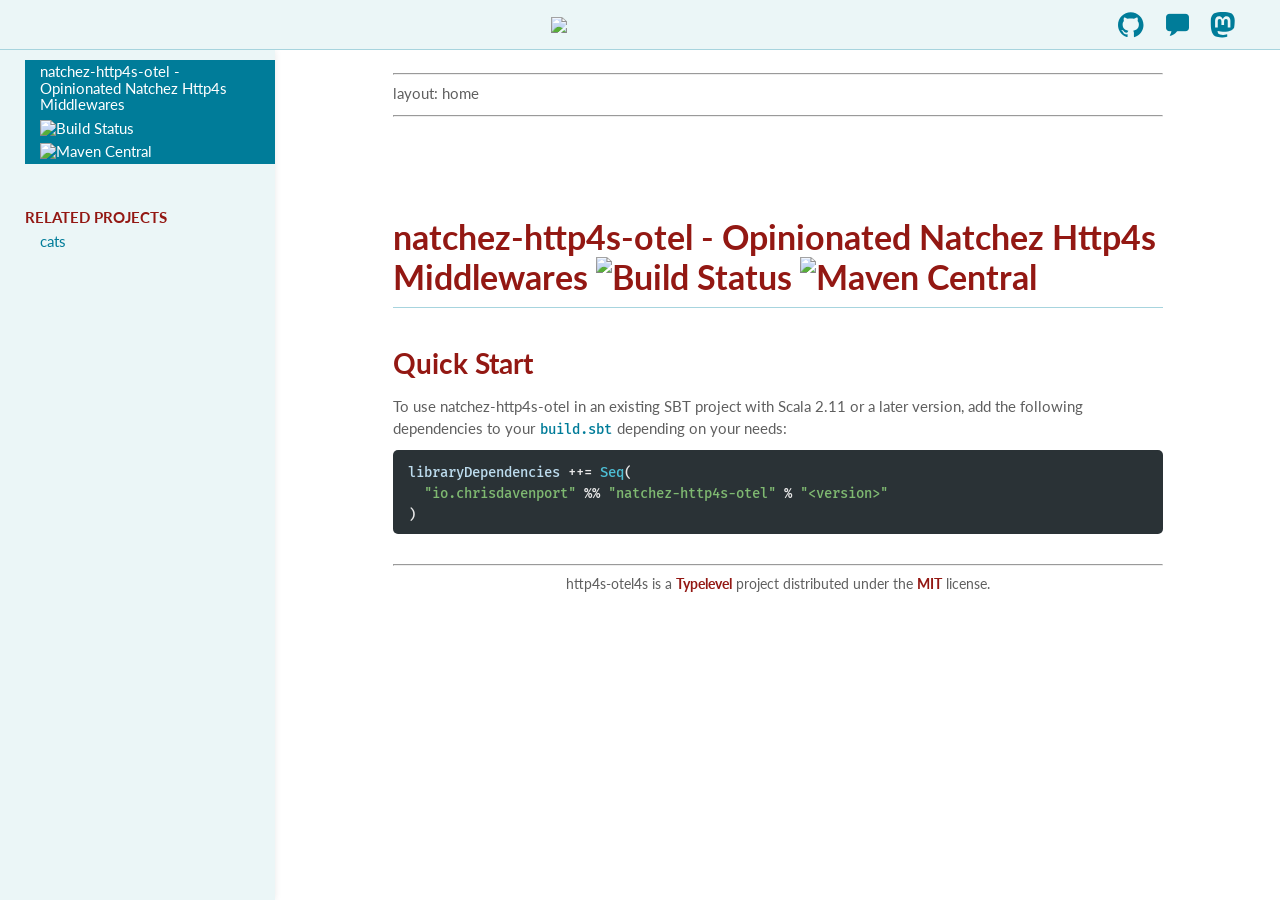
==== index.html @ 33e32506 "deploy: ff447880c3bdef1c4476da62eb451421f06e0250" ====
<!DOCTYPE html>
<html lang="en">
  <head>
    <meta http-equiv="Content-Type" content="text/html; charset=UTF-8">
    <meta charset="utf-8">
    <meta name="viewport" content="width=device-width, initial-scale=1.0">
    <meta name="generator" content="Laika 0.18.1 + Helium Theme" />
    <title>natchez-http4s-otel - Opinionated Natchez Http4s Middlewares <a href="https://travis-ci.com/ChristopherDavenport/natchez-http4s-otel"><img src="https://travis-ci.com/ChristopherDavenport/natchez-http4s-otel.svg?branch=master" alt="Build Status"></a> <a href="https://maven-badges.herokuapp.com/maven-central/io.chrisdavenport/natchez-http4s-otel_2.12"><img src="https://maven-badges.herokuapp.com/maven-central/io.chrisdavenport/natchez-http4s-otel_2.12/badge.svg" alt="Maven Central"></a></title>
    
      <meta name="author" content="Christopher Davenport"/>
    
    
      <meta name="description" content="site"/>
    
    
      <link rel="icon" sizes="32x32" type="image/png" href="https://typelevel.org/img/favicon.png"/>
    
    
      <link rel="stylesheet" href="https://fonts.googleapis.com/css?family=Lato:400,700">
    
      <link rel="stylesheet" href="https://fonts.googleapis.com/css?family=Fira+Mono:500">
    
    <link rel="stylesheet" type="text/css" href="helium/icofont.min.css" />
    <link rel="stylesheet" type="text/css" href="helium/laika-helium.css" />
    <link rel="stylesheet" type="text/css" href="site/styles.css" />
    <script src="helium/laika-helium.js"></script>
    
    
    <script> /* for avoiding page load transitions */ </script>
  </head>

  <body>

    <header id="top-bar">

      <div class="row">
        <a id="nav-icon">
          <i class="icofont-laika" title="Navigation">&#xefa2;</i>
        </a>
        
      </div>

      <a class="image-link" href="https://typelevel.org"><img src="https://typelevel.org/img/logo.svg"></a>

      <span class="row links"><a class="icon-link svg-link" href="https://github.com/http4s/http4s-otel4s"><span title="Source Code"><svg class="svg-icon" width="100%" height="100%" viewBox="0 0 100 100" version="1.1" xmlns="http://www.w3.org/2000/svg" xmlns:xlink="http://www.w3.org/1999/xlink" xml:space="preserve" xmlns:serif="http://www.serif.com/" style="fill-rule:evenodd;clip-rule:evenodd;stroke-linejoin:round;stroke-miterlimit:2;">
  <g class="svg-shape">
    <path d="M49.995,1c-27.609,-0 -49.995,22.386 -49.995,50.002c-0,22.09 14.325,40.83 34.194,47.444c2.501,0.458 3.413,-1.086 3.413,-2.412c0,-1.185 -0.043,-4.331 -0.067,-8.503c-13.908,3.021 -16.843,-6.704 -16.843,-6.704c-2.274,-5.773 -5.552,-7.311 -5.552,-7.311c-4.54,-3.103 0.344,-3.042 0.344,-3.042c5.018,0.356 7.658,5.154 7.658,5.154c4.46,7.64 11.704,5.433 14.552,4.156c0.454,-3.232 1.744,-5.436 3.174,-6.685c-11.102,-1.262 -22.775,-5.553 -22.775,-24.713c-0,-5.457 1.949,-9.92 5.147,-13.416c-0.516,-1.265 -2.231,-6.348 0.488,-13.233c0,0 4.199,-1.344 13.751,5.126c3.988,-1.108 8.266,-1.663 12.518,-1.682c4.245,0.019 8.523,0.574 12.517,1.682c9.546,-6.47 13.736,-5.126 13.736,-5.126c2.728,6.885 1.013,11.968 0.497,13.233c3.204,3.496 5.141,7.959 5.141,13.416c0,19.209 -11.691,23.436 -22.83,24.673c1.795,1.544 3.394,4.595 3.394,9.26c0,6.682 -0.061,12.076 -0.061,13.715c0,1.338 0.899,2.894 3.438,2.406c19.853,-6.627 34.166,-25.354 34.166,-47.438c-0,-27.616 -22.389,-50.002 -50.005,-50.002"/>
  </g>
</svg></span></a><a class="icon-link" href="https://discord.gg/XF3CXcMzqD"><i class="icofont-laika" title="Chat">&#xeed5;</i></a><a class="icon-link" href="https://fosstodon.org/@typelevel"><span class="mastodon" title="Mastodon"><svg class="svg-icon svg-link" width="100%" height="100%" viewBox="0 0 16 16" version="1.1" xmlns="http://www.w3.org/2000/svg" xmlns:xlink="http://www.w3.org/1999/xlink" xml:space="preserve" xmlns:serif="http://www.serif.com/" style="fill-rule:evenodd;clip-rule:evenodd;stroke-linejoin:round;stroke-miterlimit:2;">
  <g class="svg-shape">
    <path d="M11.19 12.195c2.016-.24 3.77-1.475 3.99-2.603.348-1.778.32-4.339.32-4.339 0-3.47-2.286-4.488-2.286-4.488C12.062.238 10.083.017 8.027 0h-.05C5.92.017 3.942.238 2.79.765c0 0-2.285 1.017-2.285 4.488l-.002.662c-.004.64-.007 1.35.011 2.091.083 3.394.626 6.74 3.78 7.57 1.454.383 2.703.463 3.709.408 1.823-.1 2.847-.647 2.847-.647l-.06-1.317s-1.303.41-2.767.36c-1.45-.05-2.98-.156-3.215-1.928a3.614 3.614 0 0 1-.033-.496s1.424.346 3.228.428c1.103.05 2.137-.064 3.188-.189zm1.613-2.47H11.13v-4.08c0-.859-.364-1.295-1.091-1.295-.804 0-1.207.517-1.207 1.541v2.233H7.168V5.89c0-1.024-.403-1.541-1.207-1.541-.727 0-1.091.436-1.091 1.296v4.079H3.197V5.522c0-.859.22-1.541.66-2.046.456-.505 1.052-.764 1.793-.764.856 0 1.504.328 1.933.983L8 4.39l.417-.695c.429-.655 1.077-.983 1.934-.983.74 0 1.336.259 1.791.764.442.505.661 1.187.661 2.046v4.203z"/>
  </g>
</svg>
</span></a></span>

    </header>

    <nav id="sidebar">

      <div class="row">
        <a class="icon-link svg-link" href="https://github.com/http4s/http4s-otel4s"><span title="Source Code"><svg class="svg-icon" width="100%" height="100%" viewBox="0 0 100 100" version="1.1" xmlns="http://www.w3.org/2000/svg" xmlns:xlink="http://www.w3.org/1999/xlink" xml:space="preserve" xmlns:serif="http://www.serif.com/" style="fill-rule:evenodd;clip-rule:evenodd;stroke-linejoin:round;stroke-miterlimit:2;">
  <g class="svg-shape">
    <path d="M49.995,1c-27.609,-0 -49.995,22.386 -49.995,50.002c-0,22.09 14.325,40.83 34.194,47.444c2.501,0.458 3.413,-1.086 3.413,-2.412c0,-1.185 -0.043,-4.331 -0.067,-8.503c-13.908,3.021 -16.843,-6.704 -16.843,-6.704c-2.274,-5.773 -5.552,-7.311 -5.552,-7.311c-4.54,-3.103 0.344,-3.042 0.344,-3.042c5.018,0.356 7.658,5.154 7.658,5.154c4.46,7.64 11.704,5.433 14.552,4.156c0.454,-3.232 1.744,-5.436 3.174,-6.685c-11.102,-1.262 -22.775,-5.553 -22.775,-24.713c-0,-5.457 1.949,-9.92 5.147,-13.416c-0.516,-1.265 -2.231,-6.348 0.488,-13.233c0,0 4.199,-1.344 13.751,5.126c3.988,-1.108 8.266,-1.663 12.518,-1.682c4.245,0.019 8.523,0.574 12.517,1.682c9.546,-6.47 13.736,-5.126 13.736,-5.126c2.728,6.885 1.013,11.968 0.497,13.233c3.204,3.496 5.141,7.959 5.141,13.416c0,19.209 -11.691,23.436 -22.83,24.673c1.795,1.544 3.394,4.595 3.394,9.26c0,6.682 -0.061,12.076 -0.061,13.715c0,1.338 0.899,2.894 3.438,2.406c19.853,-6.627 34.166,-25.354 34.166,-47.438c-0,-27.616 -22.389,-50.002 -50.005,-50.002"/>
  </g>
</svg></span></a><a class="icon-link" href="https://discord.gg/XF3CXcMzqD"><i class="icofont-laika" title="Chat">&#xeed5;</i></a><a class="icon-link" href="https://fosstodon.org/@typelevel"><span class="mastodon" title="Mastodon"><svg class="svg-icon svg-link" width="100%" height="100%" viewBox="0 0 16 16" version="1.1" xmlns="http://www.w3.org/2000/svg" xmlns:xlink="http://www.w3.org/1999/xlink" xml:space="preserve" xmlns:serif="http://www.serif.com/" style="fill-rule:evenodd;clip-rule:evenodd;stroke-linejoin:round;stroke-miterlimit:2;">
  <g class="svg-shape">
    <path d="M11.19 12.195c2.016-.24 3.77-1.475 3.99-2.603.348-1.778.32-4.339.32-4.339 0-3.47-2.286-4.488-2.286-4.488C12.062.238 10.083.017 8.027 0h-.05C5.92.017 3.942.238 2.79.765c0 0-2.285 1.017-2.285 4.488l-.002.662c-.004.64-.007 1.35.011 2.091.083 3.394.626 6.74 3.78 7.57 1.454.383 2.703.463 3.709.408 1.823-.1 2.847-.647 2.847-.647l-.06-1.317s-1.303.41-2.767.36c-1.45-.05-2.98-.156-3.215-1.928a3.614 3.614 0 0 1-.033-.496s1.424.346 3.228.428c1.103.05 2.137-.064 3.188-.189zm1.613-2.47H11.13v-4.08c0-.859-.364-1.295-1.091-1.295-.804 0-1.207.517-1.207 1.541v2.233H7.168V5.89c0-1.024-.403-1.541-1.207-1.541-.727 0-1.091.436-1.091 1.296v4.079H3.197V5.522c0-.859.22-1.541.66-2.046.456-.505 1.052-.764 1.793-.764.856 0 1.504.328 1.933.983L8 4.39l.417-.695c.429-.655 1.077-.983 1.934-.983.74 0 1.336.259 1.791.764.442.505.661 1.187.661 2.046v4.203z"/>
  </g>
</svg>
</span></a>
      </div>

      <ul class="nav-list">
        <li class="level1 active"><a href="#">natchez-http4s-otel - Opinionated Natchez Http4s Middlewares <a href="https://travis-ci.com/ChristopherDavenport/natchez-http4s-otel"><img src="https://travis-ci.com/ChristopherDavenport/natchez-http4s-otel.svg?branch=master" alt="Build Status"></a> <a href="https://maven-badges.herokuapp.com/maven-central/io.chrisdavenport/natchez-http4s-otel_2.12"><img src="https://maven-badges.herokuapp.com/maven-central/io.chrisdavenport/natchez-http4s-otel_2.12/badge.svg" alt="Maven Central"></a></a></li>
      </ul>

      <ul class="nav-list">
        <li class="level1 nav-header">Related Projects</li>
        
          <li class="level2"><a href="https://typelevel.org/cats/">cats</a></li>
        
      </ul>

    </nav>

    <div id="container">

      <nav id="page-nav">
        <p class="header"><a href="#">natchez-http4s-otel - Opinionated Natchez Http4s Middlewares <a href="https://travis-ci.com/ChristopherDavenport/natchez-http4s-otel"><img src="https://travis-ci.com/ChristopherDavenport/natchez-http4s-otel.svg?branch=master" alt="Build Status"></a> <a href="https://maven-badges.herokuapp.com/maven-central/io.chrisdavenport/natchez-http4s-otel_2.12"><img src="https://maven-badges.herokuapp.com/maven-central/io.chrisdavenport/natchez-http4s-otel_2.12/badge.svg" alt="Maven Central"></a></a></p>

        <ul class="nav-list">
          <li class="level1"><a href="#quick-start">Quick Start</a></li>
        </ul>

        <p class="footer"></p>
      </nav>

      <main class="content">

        <hr>
        <p>layout: home</p>
        <hr>
        <h1 id="natchez-http4s-otel-opinionated-natchez-http4s-middlewares" class="title">natchez-http4s-otel - Opinionated Natchez Http4s Middlewares <a href="https://travis-ci.com/ChristopherDavenport/natchez-http4s-otel"><img src="https://travis-ci.com/ChristopherDavenport/natchez-http4s-otel.svg?branch=master" alt="Build Status"></a> <a href="https://maven-badges.herokuapp.com/maven-central/io.chrisdavenport/natchez-http4s-otel_2.12"><img src="https://maven-badges.herokuapp.com/maven-central/io.chrisdavenport/natchez-http4s-otel_2.12/badge.svg" alt="Maven Central"></a></h1>
        
        <h2 id="quick-start" class="section">Quick Start<a class="anchor-link right" href="#quick-start"><i class="icofont-laika">&#xef71;</i></a></h2>
        <p>To use natchez-http4s-otel in an existing SBT project with Scala 2.11 or a later version, add the following dependencies to your
        <code>build.sbt</code> depending on your needs:</p>
        <pre class="keep-together pdf epub"><code class="nohighlight"><span class="identifier">libraryDependencies</span><span> ++= </span><span class="type-name">Seq</span><span>(
  </span><span class="string-literal">&quot;io.chrisdavenport&quot;</span><span> %% </span><span class="string-literal">&quot;natchez-http4s-otel&quot;</span><span> % </span><span class="string-literal">&quot;&lt;version&gt;&quot;</span><span>
)</span></code></pre>

        <hr style="margin-top: 30px"/>
        <footer style="font-size: 90%; text-align: center">
          http4s-otel4s is a <a href="https://typelevel.org/">Typelevel</a> project distributed under the <a href="https://opensource.org/licenses/MIT">MIT</a> license.
        </footer>

      </main>

    </div>

  </body>
</html>
---- helium/laika-helium.css ----
:root {
  --primary-color: #007c99;
  --primary-light: #ebf6f7;
  --primary-medium: #a7d4de;
  --secondary-color: #931813;
  --text-color: #5f5f5f;
  --bg-color: #ffffff;
  --gradient-top: #095269;
  --gradient-bottom: #007c99;
  --top-color: var(--primary-color);
  --top-bg: var(--primary-light);
  --top-hover: var(--secondary-color);
  --top-border: var(--primary-medium);
  --messages-info: #007c99;
  --messages-info-light: #ebf6f7;
  --messages-warning: #b1a400;
  --messages-warning-light: #fcfacd;
  --messages-error: #d83030;
  --messages-error-light: #ffe9e3;
  --syntax-base1: #2a3236;
  --syntax-base2: #8c878e;
  --syntax-base3: #b2adb4;
  --syntax-base4: #bddcee;
  --syntax-base5: #e8e8e8;
  --syntax-wheel1: #e28e93;
  --syntax-wheel2: #ef9725;
  --syntax-wheel3: #ffc66d;
  --syntax-wheel4: #7fb971;
  --syntax-wheel5: #4dbed4;
  --body-font: "Lato", sans-serif;
  --header-font: "Lato", sans-serif;
  --code-font: "Fira Mono", monospace;
  --body-font-size: 15px;
  --code-font-size: 14px;
  --small-font-size: 12px;
  --title-font-size: 34px;
  --header2-font-size: 28px;
  --header3-font-size: 20px;
  --header4-font-size: 15px;
  --block-spacing: 10px;
  --line-height: 1.5;
  --content-width: 860px;
  --nav-width: 275px;
  --top-bar-height: 50px;
}

*, :after, :before {
  box-sizing: border-box;
}

body {
  font-family: var(--body-font);
  color: var(--text-color);
  background-color: var(--bg-color);
  font-size: var(--body-font-size);
  line-height: var(--line-height);
  position: relative;
  padding-bottom: 40px;
  margin-top: 0;
}

#container {
  position: fixed;
  top: var(--top-bar-height);
  left: 0;
  height: calc(100% - var(--top-bar-height));
  width: 100%;
  overflow-y: auto;
}

main.content {
  display: block;
  width: 100%;
  margin-right: auto;
  margin-left: auto;
  min-height: 100vh;
  padding: 15px 15px 45px;
  margin-bottom: 70px;
}

@media (min-width: 576px) {
  main.content {
    padding: 15px 30px;
  }
}

@media (min-width: 1020px) {
  #container {
    left: var(--nav-width) !important;
    width: calc(100% - var(--nav-width));
    transition: left .25s ease-out;
  }
  main.content {
    max-width: var(--content-width);
    padding: 15px 45px;
  }
}

@media (min-width: 1450px) {
  main.content {
    max-width: 1125px;
    padding: 15px 310px 15px 45px;
  }
}



p, main > div {
  margin: 0 0 var(--block-spacing);
}

/* lists =========================================== */

section > ul li {
  margin-bottom: 25px;
  line-height: var(--line-height);
}

ul, ol {
  padding: 0;
  margin: 0 0 var(--block-spacing) 25px;
}

ul li {
  margin-bottom: calc(var(--block-spacing) / 2);
  line-height: var(--line-height);
}

li ul {
  margin-bottom: var(--block-spacing);
  margin-top: 0;
}

/* headers =========================================== */

section {
  padding-top: 30px;
}

h1, h2, h3, h4, h5, h6 {
  font-family: var(--header-font);
  color: var(--secondary-color);
  margin: var(--block-spacing) 0;
  line-height: 20px; /* TODO */
}

h1, h2, h3 {
  line-height: 40px; /* TODO */
}

h1 {
  font-size: var(--title-font-size);
}
h1.title {
  padding-top: calc(40px + var(--top-bar-height));
  padding-bottom: 10px;
  margin-bottom: calc(var(--block-spacing) * 3);
  border-bottom: 1px solid var(--primary-medium);
}
h2 {
  font-size: var(--header2-font-size);
  margin-top: calc(var(--block-spacing) * 3.5);
  margin-bottom: calc(var(--block-spacing) * 1.2);
}
h3 {
  font-size: var(--header3-font-size);
  margin-top: calc(var(--block-spacing) * 1.6);
  margin-bottom: calc(var(--block-spacing) / 2);
}
h4, h5, h6 {
  font-size: var(--header4-font-size);
  margin-top: calc(var(--block-spacing) * 1.6);
  margin-bottom: calc(var(--block-spacing) / 2);
}

/* links =========================================== */

a {
  color: var(--secondary-color);
  font-weight: bold;
  text-decoration: none;
}
a:hover {
  color: var(--secondary-color);
  text-decoration: underline;
}

/* images =========================================== */

.default-image-block {
  text-align: center;
}

.default-image-block img {
  width: 90%;
  height: auto;
}

img.default-image-span {
  height: 1em;
  width: auto;
}

/* anchor =========================================== */

a.anchor-link {
  visibility: hidden;
  position: absolute;
  display: inline-block;
  width: 1.4em;
  margin-top: -3px;
  text-align: right;
  text-decoration: none;
}
a.anchor-link.left {
  margin-left: -1.4em;
  padding-right: 0.5em;
}
a.anchor-link.right {
  padding-left: 0.5em;
  text-align: left;
}

h1:hover > a.anchor-link,
h2:hover > a.anchor-link,
h3:hover > a.anchor-link,
h4:hover > a.anchor-link,
h5:hover > a.anchor-link,
h6:hover > a.anchor-link {
  visibility: visible;
  text-decoration: none;
}

.anchor-link .icofont-laika {
  font-size: 0.75em;
  color: var(--primary-color);
  -webkit-font-smoothing: antialiased;
  -moz-osx-font-smoothing: grayscale;
}

/* callout =========================================== */

.callout {
  margin: calc(var(--block-spacing) * 2);
  padding: 4px 10px;
  border-radius: 5px;
}
.callout .icofont-laika {
  display: block;
  padding: 5px 0;
}

.callout.warning {
  background-color: var(--messages-warning-light);
  border-left: 7px solid var(--messages-warning);
}
.callout.warning .icofont-laika {
  color: var(--messages-warning);
}

.callout.info {
  background-color: var(--messages-info-light);
  border-left: 7px solid var(--messages-info);
}
.callout.info .icofont-laika {
  color: var(--messages-info);
}

.callout.error {
  background-color: var(--messages-error-light);
  border-left: 7px solid var(--messages-error);
}
.callout.error .icofont-laika {
  color: var(--messages-error);
}

/* inline runtime messages  ======================== */

.inline {
  border-radius: 5px;
  padding: 0 5px 2px 5px
}
.inline code {
  padding-left: 10px;
}
.inline.info {
  background-color: var(--messages-info-light);
  border: 1px solid var(--messages-info);
}
.inline.warning {
  background-color: var(--messages-warning-light);
  border: 1px solid var(--messages-warning);
}
.inline.error {
  background-color: var(--messages-error-light);
  border: 1px solid var(--messages-error);
}

/* tabs =========================================== */

.tab-container {
  margin-top: calc(var(--block-spacing) * 1.8);
  margin-bottom: calc(var(--block-spacing) * 1.8);
}
ul.tab-group {
  list-style: none;
  margin: 0;
  padding: 0;
}
li.tab {
  display: inline-block;
  border: 1px solid var(--primary-medium);
  border-radius: 5px 5px 0 0;
  background-color: var(--primary-light);
  padding: 2px 5px;
  margin-bottom: -1px !important;
  color: var(--primary-color);
}
li.tab a, li.tab a:hover {
  color: var(--primary-color);
  text-decoration: none;
}
li.tab.active a {
  cursor: default;
}
li.tab.active {
  background-color: var(--bg-color);
  border-bottom-color: transparent;
}
.tab-content {
  display: none;
  padding: 12px 5px 5px;
  border: 1px solid var(--primary-medium);
  border-radius: 0 5px 5px 5px;
  margin-top: 0 !important;
}
.tab-content.active {
  display: block;
}

/* tables =========================================== */

table {
  margin: calc(var(--block-spacing) * 2) 0;
  border: 1px solid var(--primary-medium);
  border-collapse: collapse;
}
thead > tr {
  border-bottom: 1px solid var(--primary-medium);
}
td, th {
  padding: 5px 8px;
}
tbody > tr:nth-child(odd) {
  background: var(--primary-light);
}

/* svg icon ===================================== */

.row a {
  line-height: 1.75em;
}

.svg-link {
  position: relative;
  top: 4px;
}

.svg-icon {
  height: 1.7em;
  width: 1.7em;
}

.svg-shape {
  fill: var(--primary-color);
}

a:hover .svg-shape {
  fill: var(--secondary-color);
}

/* other =========================================== */

blockquote {
  margin: calc(var(--block-spacing) * 2);
  font-style: italic;
}

p.title {
  font-weight: bold;
}
.downloads {
  display: flex;
  justify-content: space-evenly;
  margin: 30px 30px var(--block-spacing) 0;
}
.downloads img {
  width: 245px;
  height: auto;
  display: inline-block;
}

.keep-together {
  page-break-inside: avoid;
}



/* top navigation bar =========================================== */

header {
  display: flex;
  justify-content: space-between;
  background-color: var(--top-bg);
  margin: 0;
  position: fixed;
  top: 0;
  left: 0;
  height: var(--top-bar-height);
  z-index: 2000;
  width: 100%;
  align-items: center;
  padding: 0 45px 0 20px;
  border-bottom: 1px solid var(--top-border);
}
header a, nav .row a {
  color: var(--top-color);
}
header a:hover, nav .row a:hover {
  text-decoration: none;
  cursor: pointer;
  color: var(--top-hover)
}
header img, nav .row img {
  height: 80%;
  width: auto;
}
header .row a, nav .row a {
  margin: 0 0 0 20px;
}
header .row.links {
  display: none;
}
nav .row {
  margin: 10px 15px 3px 25px;
  padding-bottom: 7px;
  border-bottom: 1px solid var(--top-border);
}

#nav-icon {
  display: inline-block;
}
@media (min-width: 1020px) {
  #nav-icon {
    display: none;
  }
}
@media (min-width: 500px) {
  header .row.links {
    display: block;
  }
  nav .row {
    display: none;
  }
}

.text-link {
  position: relative;
  bottom: 2px;
}

.button-link {
  position: relative;
  bottom: 2px;
  display: inline-block;
  border-radius: 9px;
  padding: 0 7px;
  background-color: var(--top-color);
  color: var(--top-bg);
  font-size: 0.9em;
}
.button-link:hover {
  background-color: var(--top-hover);
  color: var(--top-bg);
}

/* version dropdown ============================================== */

.drop-down-toggle:after {
  display: inline-block;
  width: 0;
  height: 0;
  content: "";
  margin-left: 0.2em;
  margin-bottom: 0.1em;
  border-left: 8px solid transparent;
  border-right: 8px solid transparent;
  border-top: 8px solid var(--primary-color);
}

.drop-down-toggle:hover:after {
  border-top: 8px solid var(--secondary-color);
}

#version-menu-container {
  position: relative;
  display: inline-block;
}

#version-menu {
  display: none;
  position: absolute;
  z-index: 5000;
  left: 20px;
  top: calc(var(--top-bar-height) - 10px);
  background-color: white;
  border: 1px solid var(--primary-medium);
  border-radius: 5px;
  white-space: nowrap;
}

#version-menu ul.nav-list {
  padding-top: 5px;
  padding-bottom: 5px;
  margin: 0;
}
#version-menu .nav-list li {
  margin-left: 0;
  margin-bottom: 2px;
}
#version-menu .nav-list li a {
  margin: 0;
  line-height: 1.2;
}
#version-menu.versions-open {
  display: block;
}
.left-column {
  display: inline-block;
  width: 3.5em;
}
.version-label {
  border-radius: 3px;
  padding: 1px 3px;
  color: white;
  font-size: 0.8em;
  margin-right: 1em;
}
.version-label.eol {
  background-color: gray;
}
.version-label.stable {
  background-color: green;
}
.version-label.dev, .version-label.development, .version-label.milestone {
  background-color: yellow;
  color: black;
}

/* left navigation bar =========================================== */

#sidebar {
  position: fixed;
  background-color: var(--primary-light);
  width: var(--nav-width);
  margin-left: calc(var(--nav-width) * -1);
  left: 0;
  z-index: 1000;
  height: calc(100% - var(--top-bar-height));
  top: var(--top-bar-height);
  overflow-x: hidden;
  overflow-y: auto;
  transition: margin .25s ease-out;
}

@media (min-width: 1020px) {
  #sidebar {
    margin-left: 0;
    box-shadow: -2px 0 8px rgba(0, 0, 0, 0.15);
  }
}

#sidebar.nav-open {
  margin-left: 0 !important;
}

#sidebar ul {
  margin-bottom: 15px;
}

.nav-list li.nav-header {
  font-size: var(--body-font-size);
  color: var(--secondary-color);
  display: block;
  padding: 3px 15px;
  font-weight: bold;
  text-transform: uppercase;
  margin-left: -5px;
}

/* right page navigation =========================================== */

#page-nav .icofont-laika {
  font-size: 1.2em;
  margin-right: 0.6em;
}

ul.nav-list, #page-nav ul {
  list-style: none;
}

#page-nav ul {
  margin: 12px;
}
#page-nav .level3 {
  margin-left: 18px;
  font-size: var(--code-font-size);
}
#page-nav a {
  display: block;
  color: var(--primary-color);
  font-weight: normal;
}
#page-nav .header, #page-nav .footer {
  padding: 5px 12px;
  margin: 0;
}
#page-nav .header {
  background-color: var(--primary-color);
}
#page-nav .footer {
  border-top: 1px solid var(--primary-medium);
}

ul.nav-list {
  padding-top: 10px;
  padding-bottom: 15px;
  margin: 0 0 0 15px;
}
#page-nav ul.nav-list {
  padding: 0;
  margin: 12px;
}
#page-nav .nav-list li {
  margin: 0 0 5px 0;
  line-height: 1.5;
}
#page-nav .nav-list .level1 {
  font-size: var(--body-font-size);
}
#page-nav .nav-list .level2 {
  margin-left: 18px;
  font-size: var(--code-font-size);
}
#page-nav .nav-list li a {
  padding: 0;
}
.nav-list li {
  margin-left: 10px;
  margin-bottom: 2px;
  line-height: 1.1;
  font-size: var(--body-font-size);
}

#page-nav li a:hover,
.nav-list li a:hover {
  background-color: rgba(0, 0, 0, 0.03);
  text-decoration: none;
}
.nav-list li a {
  display: block;
  padding: 3px 15px 4px 15px;
  color: var(--primary-color);
  font-weight: normal;
}
.nav-list .active a,
.nav-list .active a:hover,
#page-nav .header a,
#page-nav .header a:hover {
  color: var(--bg-color);
  background-color: var(--primary-color);
  text-decoration: none;
}
#page-nav .footer a,
#page-nav .footer a:hover {
  color: var(--primary-color);
  text-decoration: none;
}

.nav-list li + .nav-header {
  margin-top: 9px;
}

#page-nav {
  display: none;
  position: fixed;
  top: calc(45px + var(--top-bar-height));
  right: 45px;
  width: 250px;
  background-color: var(--primary-light);
  border-radius: 5px;
}

@media (min-width: 1450px) {
  #page-nav {
    display: inline-block;
  }
}

.icofont-laika {
  font-size: 1.75em;
}


pre {
  display: block;
  background-color: var(--syntax-base1);
  border-radius: 5px;
  padding: 12px 9px 9px 15px;
  margin: 0 0 var(--block-spacing);
  font-size: var(--code-font-size);
  line-height: 21px;
  word-break: break-all;
  word-wrap: break-word;
  white-space: pre-wrap;
}
code {
  font-family: var(--code-font);
  color: var(--primary-color);
  font-size: var(--code-font-size);
  font-weight: 500;
  white-space: nowrap;
  padding: 0 0.1em;
}
pre code {
  font-size: var(--code-font-size);
  color: var(--syntax-base5);
  background-color: transparent;
  padding: 0;
  border: 0;
  white-space: pre-wrap;
}

code .identifier {
  color: var(--syntax-base4);
}
code .tag-punctuation {
  color: var(--syntax-base3);
}
code .comment, code .xml-cdata, code .markup-quote {
  color: var(--syntax-base2);
}

code .substitution, code .xml-processing-instruction, code .markup-emphasized, code .annotation {
  color: var(--syntax-wheel1);
}
code .keyword, code .escape-sequence, code .markup-headline {
  color: var(--syntax-wheel2);
}
code .attribute-name, .markup-link-target, code .declaration-name {
  color: var(--syntax-wheel3);
}
code .number-literal, .string-literal, .literal-value, .boolean-literal, .char-literal, .symbol-literal, .regex-literal, .markup-link-text {
  color: var(--syntax-wheel4);
}
code .type-name, code .tag-name, code .xml-dtd-tag-name, code .markup-fence {
  color: var(--syntax-wheel5);
}



ul.toc, .toc ul {
  list-style: none;
}
.toc.nav-list li {
  line-height: 1.4;
}
.toc.nav-list a {
  font-weight: bold;
  color: var(--primary-color);
}
.toc.nav-list li.nav-header {
  font-size: var(--title-font-size);
  margin-bottom: 20px;
  margin-top: 36px;
  background: linear-gradient(180deg, rgba(0,0,0,0) 65%, var(--primary-light) 65%);
  color: var(--secondary-color);
  display: block;
  padding: 3px 15px;
  font-weight: bold;
  text-transform: uppercase;
  margin-left: -5px;
  line-height: 20px;
}
.toc.active {
  display: none;
}
.toc.level2 {
  font-size: var(--header2-font-size);
  margin-left: 10px;
  margin-top: 20px;
}
.toc.level2 a {
  color: var(--secondary-color);
}
.toc.level3 {
  font-size: var(--header3-font-size);
  margin-left: 25px;
}
.toc.level4 {
  font-size: var(--body-font-size);
  margin-left: 40px;
}
.toc.level3 a, .toc.level4 a {
  color: var(--primary-color);
}
p.toc {
  margin-bottom: 5px;
}
---- site/styles.css ----
header img {
  height: 40px;
  width: auto;
  margin-top: 6px;
}

h1>code {
  font-size: var(--header1-font-size);
}

h2>code {
  font-size: var(--header2-font-size);
}

h3>code {
  font-size: var(--header3-font-size);
}

h4>code {
  font-size: var(--header4-font-size);
}

h5>code {
  font-size: var(--header5-font-size);
}

h6>code {
  font-size: var(--header6-font-size);
}
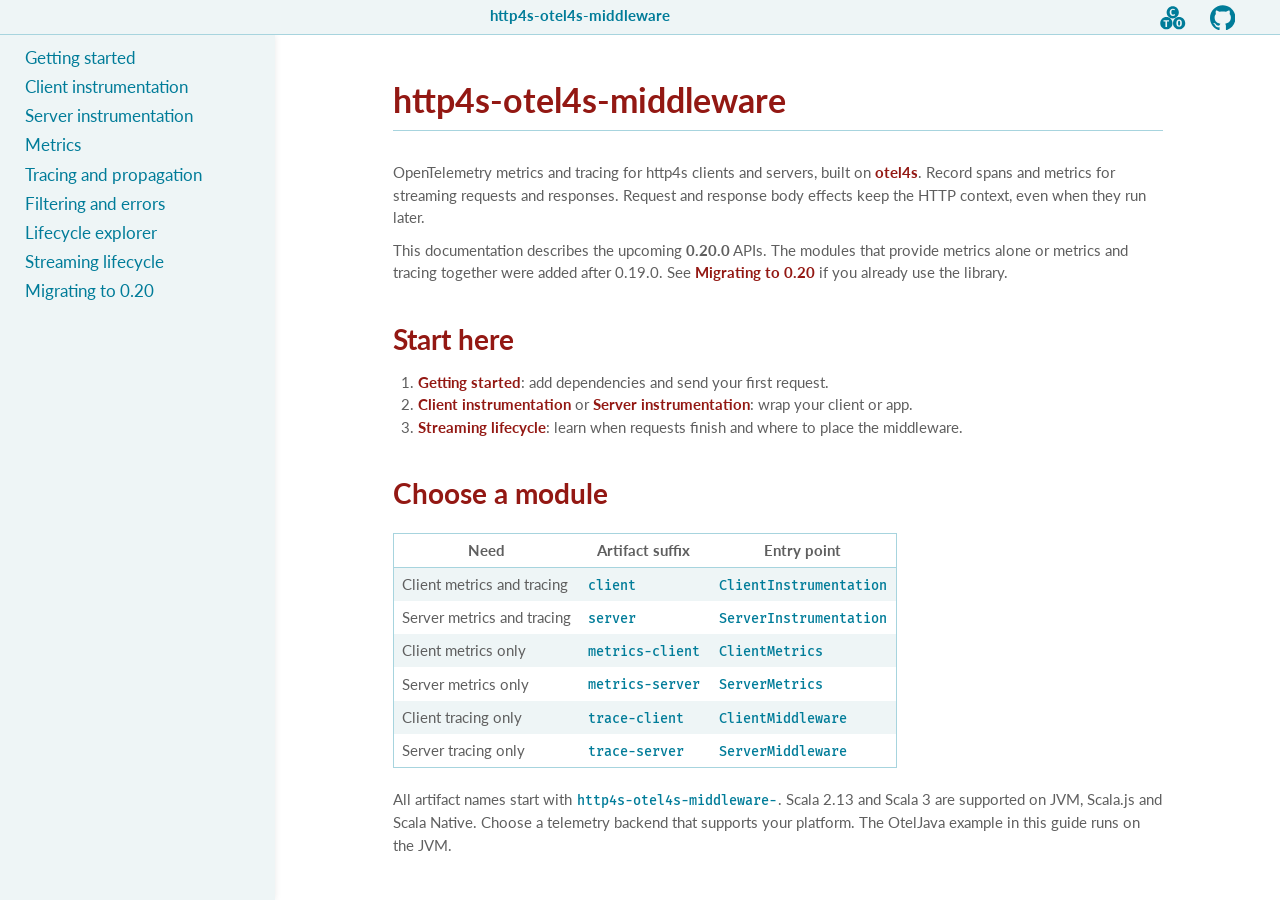
==== commit 22d140e2: "deploy: 30ae956a86c6955a096c56b7b62476751cfaa1bb" ====
--- a/index.html
+++ b/index.html
@@ -1,122 +1,207 @@
 <!DOCTYPE html>
 <html lang="en">
+  
   <head>
-    <meta http-equiv="Content-Type" content="text/html; charset=UTF-8">
-    <meta charset="utf-8">
-    <meta name="viewport" content="width=device-width, initial-scale=1.0">
-    <meta name="generator" content="Laika 0.18.1 + Helium Theme" />
-    <title>natchez-http4s-otel - Opinionated Natchez Http4s Middlewares <a href="https://travis-ci.com/ChristopherDavenport/natchez-http4s-otel"><img src="https://travis-ci.com/ChristopherDavenport/natchez-http4s-otel.svg?branch=master" alt="Build Status"></a> <a href="https://maven-badges.herokuapp.com/maven-central/io.chrisdavenport/natchez-http4s-otel_2.12"><img src="https://maven-badges.herokuapp.com/maven-central/io.chrisdavenport/natchez-http4s-otel_2.12/badge.svg" alt="Maven Central"></a></title>
-    
-      <meta name="author" content="Christopher Davenport"/>
-    
-    
-      <meta name="description" content="site"/>
-    
-    
-      <link rel="icon" sizes="32x32" type="image/png" href="https://typelevel.org/img/favicon.png"/>
-    
-    
-      <link rel="stylesheet" href="https://fonts.googleapis.com/css?family=Lato:400,700">
-    
-      <link rel="stylesheet" href="https://fonts.googleapis.com/css?family=Fira+Mono:500">
-    
-    <link rel="stylesheet" type="text/css" href="helium/icofont.min.css" />
-    <link rel="stylesheet" type="text/css" href="helium/laika-helium.css" />
-    <link rel="stylesheet" type="text/css" href="site/styles.css" />
-    <script src="helium/laika-helium.js"></script>
-    
-    
-    <script> /* for avoiding page load transitions */ </script>
-  </head>
+  <meta http-equiv="Content-Type" content="text/html; charset=UTF-8">
+  <meta charset="utf-8">
+  <meta name="viewport" content="width=device-width, initial-scale=1.0">
+  <meta name="generator" content="Typelevel Laika + Helium Theme" />
+  <title>http4s-otel4s-middleware</title>
+  
+  <meta name="author" content="http4s-otel4s-middleware contributors"/>
+  
+  <meta name="author" content="Ross A. Baker"/>
+  
+  <meta name="author" content="http4s-otel4s-middleware contributors"/>
+  
+  <meta name="author" content="Ross A. Baker"/>
+  
+  
+  <meta name="description" content="site"/>
+  
+  
+  
+  
+  <link rel="stylesheet" href="https://fonts.googleapis.com/css?family=Lato:400,700">
+  
+  <link rel="stylesheet" href="https://fonts.googleapis.com/css?family=Fira+Mono:500">
+  
+  <link rel="stylesheet" type="text/css" href="helium/site/icofont.min.css" />
+    <link rel="stylesheet" type="text/css" href="helium/site/laika-helium.css" />
+    <link rel="stylesheet" type="text/css" href="helium/site/landing-page.css" />
+    <link rel="stylesheet" type="text/css" href="site.css" />
+  <script src="helium/site/laika-helium.js"></script>
+    <script src="assets/lifecycle.js"></script>
+  
+  
+  <script> /* for avoiding page load transitions */ </script>
+</head>
 
   <body>
 
-    <header id="top-bar">
-
-      <div class="row">
-        <a id="nav-icon">
-          <i class="icofont-laika" title="Navigation">&#xefa2;</i>
-        </a>
-        
-      </div>
-
-      <a class="image-link" href="https://typelevel.org"><img src="https://typelevel.org/img/logo.svg"></a>
-
-      <span class="row links"><a class="icon-link svg-link" href="https://github.com/http4s/http4s-otel4s"><span title="Source Code"><svg class="svg-icon" width="100%" height="100%" viewBox="0 0 100 100" version="1.1" xmlns="http://www.w3.org/2000/svg" xmlns:xlink="http://www.w3.org/1999/xlink" xml:space="preserve" xmlns:serif="http://www.serif.com/" style="fill-rule:evenodd;clip-rule:evenodd;stroke-linejoin:round;stroke-miterlimit:2;">
+    <header id="top-bar" class="light-default dark-default">
+
+  <div class="row">
+    <a id="nav-icon">
+      <i class="icofont-laika navigationMenu" title="Navigation">&#xefa2;</i>
+    </a>
+    
+    
+  </div>
+
+  <a class="text-link" href="#">http4s-otel4s-middleware</a>
+
+  <div class="row links">
+    
+    <a class="icon-link svg-link" href="https://javadoc.io/doc/org.http4s/http4s-otel4s-middleware-client_3"><span class="api" title="API"><svg class="svg-icon" width="100%" height="100%" viewBox="0 0 100 100" version="1.1" xmlns="http://www.w3.org/2000/svg" xml:space="preserve" style="fill-rule:evenodd;clip-rule:evenodd;stroke-linejoin:round;stroke-miterlimit:2;">
+  <g class="svg-shape">
+    <path d="M75,47.5c13.246,0 24,10.754 24,24c0,13.246 -10.754,24 -24,24c-13.246,0 -24,-10.754 -24,-24c0,-13.246 10.754,-24 24,-24Zm-50,-0c13.246,-0 24,10.754 24,24c0,13.246 -10.754,24 -24,24c-13.246,-0 -24,-10.754 -24,-24c0,-13.246 10.754,-24 24,-24Zm2.705,16.735l7.239,0l0.622,-4.904l-21.833,0l-0,4.904l7.589,0l0,22.067l6.383,0l-0,-22.067Zm58.076,7.265c-0,-8.757 -3.698,-14.166 -10.781,-14.166c-7.083,-0 -10.781,5.604 -10.781,14.166c0,8.757 3.698,14.166 10.781,14.166c7.083,0 10.781,-5.604 10.781,-14.166Zm-6.539,0c0,6.538 -1.128,9.496 -4.242,9.496c-2.997,0 -4.242,-2.88 -4.242,-9.496c-0,-6.616 1.206,-9.496 4.242,-9.496c3.036,-0 4.242,2.88 4.242,9.496Zm-29.242,-67c13.246,0 24,10.754 24,24c0,13.246 -10.754,24 -24,24c-13.246,0 -24,-10.754 -24,-24c0,-13.246 10.754,-24 24,-24Zm0.512,9.834c-7.122,-0 -12.609,5.098 -12.609,14.127c-0,9.263 5.215,14.205 12.532,14.205c4.164,0 7.083,-1.634 9.068,-3.658l-2.88,-3.697c-1.518,1.206 -3.153,2.413 -5.838,2.413c-3.697,-0 -6.266,-2.763 -6.266,-9.263c-0,-6.616 2.724,-9.379 6.149,-9.379c2.102,-0 3.892,0.778 5.371,1.984l3.113,-3.775c-2.257,-1.868 -4.748,-2.957 -8.64,-2.957Z"/>
+  </g>
+</svg></span></a>
+    
+    <a class="icon-link svg-link" href="https://github.com/http4s/http4s-otel4s-middleware"><span class="github" title="Source Code"><svg class="svg-icon" width="100%" height="100%" viewBox="0 0 100 100" version="1.1" xmlns="http://www.w3.org/2000/svg" xml:space="preserve" style="fill-rule:evenodd;clip-rule:evenodd;stroke-linejoin:round;stroke-miterlimit:2;">
   <g class="svg-shape">
     <path d="M49.995,1c-27.609,-0 -49.995,22.386 -49.995,50.002c-0,22.09 14.325,40.83 34.194,47.444c2.501,0.458 3.413,-1.086 3.413,-2.412c0,-1.185 -0.043,-4.331 -0.067,-8.503c-13.908,3.021 -16.843,-6.704 -16.843,-6.704c-2.274,-5.773 -5.552,-7.311 -5.552,-7.311c-4.54,-3.103 0.344,-3.042 0.344,-3.042c5.018,0.356 7.658,5.154 7.658,5.154c4.46,7.64 11.704,5.433 14.552,4.156c0.454,-3.232 1.744,-5.436 3.174,-6.685c-11.102,-1.262 -22.775,-5.553 -22.775,-24.713c-0,-5.457 1.949,-9.92 5.147,-13.416c-0.516,-1.265 -2.231,-6.348 0.488,-13.233c0,0 4.199,-1.344 13.751,5.126c3.988,-1.108 8.266,-1.663 12.518,-1.682c4.245,0.019 8.523,0.574 12.517,1.682c9.546,-6.47 13.736,-5.126 13.736,-5.126c2.728,6.885 1.013,11.968 0.497,13.233c3.204,3.496 5.141,7.959 5.141,13.416c0,19.209 -11.691,23.436 -22.83,24.673c1.795,1.544 3.394,4.595 3.394,9.26c0,6.682 -0.061,12.076 -0.061,13.715c0,1.338 0.899,2.894 3.438,2.406c19.853,-6.627 34.166,-25.354 34.166,-47.438c-0,-27.616 -22.389,-50.002 -50.005,-50.002"/>
   </g>
-</svg></span></a><a class="icon-link" href="https://discord.gg/XF3CXcMzqD"><i class="icofont-laika" title="Chat">&#xeed5;</i></a><a class="icon-link" href="https://fosstodon.org/@typelevel"><span class="mastodon" title="Mastodon"><svg class="svg-icon svg-link" width="100%" height="100%" viewBox="0 0 16 16" version="1.1" xmlns="http://www.w3.org/2000/svg" xmlns:xlink="http://www.w3.org/1999/xlink" xml:space="preserve" xmlns:serif="http://www.serif.com/" style="fill-rule:evenodd;clip-rule:evenodd;stroke-linejoin:round;stroke-miterlimit:2;">
-  <g class="svg-shape">
-    <path d="M11.19 12.195c2.016-.24 3.77-1.475 3.99-2.603.348-1.778.32-4.339.32-4.339 0-3.47-2.286-4.488-2.286-4.488C12.062.238 10.083.017 8.027 0h-.05C5.92.017 3.942.238 2.79.765c0 0-2.285 1.017-2.285 4.488l-.002.662c-.004.64-.007 1.35.011 2.091.083 3.394.626 6.74 3.78 7.57 1.454.383 2.703.463 3.709.408 1.823-.1 2.847-.647 2.847-.647l-.06-1.317s-1.303.41-2.767.36c-1.45-.05-2.98-.156-3.215-1.928a3.614 3.614 0 0 1-.033-.496s1.424.346 3.228.428c1.103.05 2.137-.064 3.188-.189zm1.613-2.47H11.13v-4.08c0-.859-.364-1.295-1.091-1.295-.804 0-1.207.517-1.207 1.541v2.233H7.168V5.89c0-1.024-.403-1.541-1.207-1.541-.727 0-1.091.436-1.091 1.296v4.079H3.197V5.522c0-.859.22-1.541.66-2.046.456-.505 1.052-.764 1.793-.764.856 0 1.504.328 1.933.983L8 4.39l.417-.695c.429-.655 1.077-.983 1.934-.983.74 0 1.336.259 1.791.764.442.505.661 1.187.661 2.046v4.203z"/>
-  </g>
-</svg>
-</span></a></span>
-
-    </header>
-
+</svg></span></a>
+    
+  </div>  
+
+</header>
+    
     <nav id="sidebar">
 
-      <div class="row">
-        <a class="icon-link svg-link" href="https://github.com/http4s/http4s-otel4s"><span title="Source Code"><svg class="svg-icon" width="100%" height="100%" viewBox="0 0 100 100" version="1.1" xmlns="http://www.w3.org/2000/svg" xmlns:xlink="http://www.w3.org/1999/xlink" xml:space="preserve" xmlns:serif="http://www.serif.com/" style="fill-rule:evenodd;clip-rule:evenodd;stroke-linejoin:round;stroke-miterlimit:2;">
+  <div class="row">
+    
+    <a class="icon-link svg-link" href="https://javadoc.io/doc/org.http4s/http4s-otel4s-middleware-client_3"><span class="api" title="API"><svg class="svg-icon" width="100%" height="100%" viewBox="0 0 100 100" version="1.1" xmlns="http://www.w3.org/2000/svg" xml:space="preserve" style="fill-rule:evenodd;clip-rule:evenodd;stroke-linejoin:round;stroke-miterlimit:2;">
+  <g class="svg-shape">
+    <path d="M75,47.5c13.246,0 24,10.754 24,24c0,13.246 -10.754,24 -24,24c-13.246,0 -24,-10.754 -24,-24c0,-13.246 10.754,-24 24,-24Zm-50,-0c13.246,-0 24,10.754 24,24c0,13.246 -10.754,24 -24,24c-13.246,-0 -24,-10.754 -24,-24c0,-13.246 10.754,-24 24,-24Zm2.705,16.735l7.239,0l0.622,-4.904l-21.833,0l-0,4.904l7.589,0l0,22.067l6.383,0l-0,-22.067Zm58.076,7.265c-0,-8.757 -3.698,-14.166 -10.781,-14.166c-7.083,-0 -10.781,5.604 -10.781,14.166c0,8.757 3.698,14.166 10.781,14.166c7.083,0 10.781,-5.604 10.781,-14.166Zm-6.539,0c0,6.538 -1.128,9.496 -4.242,9.496c-2.997,0 -4.242,-2.88 -4.242,-9.496c-0,-6.616 1.206,-9.496 4.242,-9.496c3.036,-0 4.242,2.88 4.242,9.496Zm-29.242,-67c13.246,0 24,10.754 24,24c0,13.246 -10.754,24 -24,24c-13.246,0 -24,-10.754 -24,-24c0,-13.246 10.754,-24 24,-24Zm0.512,9.834c-7.122,-0 -12.609,5.098 -12.609,14.127c-0,9.263 5.215,14.205 12.532,14.205c4.164,0 7.083,-1.634 9.068,-3.658l-2.88,-3.697c-1.518,1.206 -3.153,2.413 -5.838,2.413c-3.697,-0 -6.266,-2.763 -6.266,-9.263c-0,-6.616 2.724,-9.379 6.149,-9.379c2.102,-0 3.892,0.778 5.371,1.984l3.113,-3.775c-2.257,-1.868 -4.748,-2.957 -8.64,-2.957Z"/>
+  </g>
+</svg></span></a>
+    
+    <a class="icon-link svg-link" href="https://github.com/http4s/http4s-otel4s-middleware"><span class="github" title="Source Code"><svg class="svg-icon" width="100%" height="100%" viewBox="0 0 100 100" version="1.1" xmlns="http://www.w3.org/2000/svg" xml:space="preserve" style="fill-rule:evenodd;clip-rule:evenodd;stroke-linejoin:round;stroke-miterlimit:2;">
   <g class="svg-shape">
     <path d="M49.995,1c-27.609,-0 -49.995,22.386 -49.995,50.002c-0,22.09 14.325,40.83 34.194,47.444c2.501,0.458 3.413,-1.086 3.413,-2.412c0,-1.185 -0.043,-4.331 -0.067,-8.503c-13.908,3.021 -16.843,-6.704 -16.843,-6.704c-2.274,-5.773 -5.552,-7.311 -5.552,-7.311c-4.54,-3.103 0.344,-3.042 0.344,-3.042c5.018,0.356 7.658,5.154 7.658,5.154c4.46,7.64 11.704,5.433 14.552,4.156c0.454,-3.232 1.744,-5.436 3.174,-6.685c-11.102,-1.262 -22.775,-5.553 -22.775,-24.713c-0,-5.457 1.949,-9.92 5.147,-13.416c-0.516,-1.265 -2.231,-6.348 0.488,-13.233c0,0 4.199,-1.344 13.751,5.126c3.988,-1.108 8.266,-1.663 12.518,-1.682c4.245,0.019 8.523,0.574 12.517,1.682c9.546,-6.47 13.736,-5.126 13.736,-5.126c2.728,6.885 1.013,11.968 0.497,13.233c3.204,3.496 5.141,7.959 5.141,13.416c0,19.209 -11.691,23.436 -22.83,24.673c1.795,1.544 3.394,4.595 3.394,9.26c0,6.682 -0.061,12.076 -0.061,13.715c0,1.338 0.899,2.894 3.438,2.406c19.853,-6.627 34.166,-25.354 34.166,-47.438c-0,-27.616 -22.389,-50.002 -50.005,-50.002"/>
   </g>
-</svg></span></a><a class="icon-link" href="https://discord.gg/XF3CXcMzqD"><i class="icofont-laika" title="Chat">&#xeed5;</i></a><a class="icon-link" href="https://fosstodon.org/@typelevel"><span class="mastodon" title="Mastodon"><svg class="svg-icon svg-link" width="100%" height="100%" viewBox="0 0 16 16" version="1.1" xmlns="http://www.w3.org/2000/svg" xmlns:xlink="http://www.w3.org/1999/xlink" xml:space="preserve" xmlns:serif="http://www.serif.com/" style="fill-rule:evenodd;clip-rule:evenodd;stroke-linejoin:round;stroke-miterlimit:2;">
-  <g class="svg-shape">
-    <path d="M11.19 12.195c2.016-.24 3.77-1.475 3.99-2.603.348-1.778.32-4.339.32-4.339 0-3.47-2.286-4.488-2.286-4.488C12.062.238 10.083.017 8.027 0h-.05C5.92.017 3.942.238 2.79.765c0 0-2.285 1.017-2.285 4.488l-.002.662c-.004.64-.007 1.35.011 2.091.083 3.394.626 6.74 3.78 7.57 1.454.383 2.703.463 3.709.408 1.823-.1 2.847-.647 2.847-.647l-.06-1.317s-1.303.41-2.767.36c-1.45-.05-2.98-.156-3.215-1.928a3.614 3.614 0 0 1-.033-.496s1.424.346 3.228.428c1.103.05 2.137-.064 3.188-.189zm1.613-2.47H11.13v-4.08c0-.859-.364-1.295-1.091-1.295-.804 0-1.207.517-1.207 1.541v2.233H7.168V5.89c0-1.024-.403-1.541-1.207-1.541-.727 0-1.091.436-1.091 1.296v4.079H3.197V5.522c0-.859.22-1.541.66-2.046.456-.505 1.052-.764 1.793-.764.856 0 1.504.328 1.933.983L8 4.39l.417-.695c.429-.655 1.077-.983 1.934-.983.74 0 1.336.259 1.791.764.442.505.661 1.187.661 2.046v4.203z"/>
-  </g>
-</svg>
-</span></a>
-      </div>
-
-      <ul class="nav-list">
-        <li class="level1 active"><a href="#">natchez-http4s-otel - Opinionated Natchez Http4s Middlewares <a href="https://travis-ci.com/ChristopherDavenport/natchez-http4s-otel"><img src="https://travis-ci.com/ChristopherDavenport/natchez-http4s-otel.svg?branch=master" alt="Build Status"></a> <a href="https://maven-badges.herokuapp.com/maven-central/io.chrisdavenport/natchez-http4s-otel_2.12"><img src="https://maven-badges.herokuapp.com/maven-central/io.chrisdavenport/natchez-http4s-otel_2.12/badge.svg" alt="Maven Central"></a></a></li>
-      </ul>
-
-      <ul class="nav-list">
-        <li class="level1 nav-header">Related Projects</li>
-        
-          <li class="level2"><a href="https://typelevel.org/cats/">cats</a></li>
-        
-      </ul>
-
-    </nav>
+</svg></span></a>
+    
+  </div>
+
+  <ul class="nav-list">
+    <li class="level1 nav-leaf"><a href="getting-started.html">Getting started</a></li>
+    <li class="level1 nav-leaf"><a href="client.html">Client instrumentation</a></li>
+    <li class="level1 nav-leaf"><a href="server.html">Server instrumentation</a></li>
+    <li class="level1 nav-leaf"><a href="metrics.html">Metrics</a></li>
+    <li class="level1 nav-leaf"><a href="tracing.html">Tracing and propagation</a></li>
+    <li class="level1 nav-leaf"><a href="filtering.html">Filtering and errors</a></li>
+    <li class="level1 nav-leaf"><a href="lifecycle.html">Lifecycle explorer</a></li>
+    <li class="level1 nav-leaf"><a href="streaming-lifecycle.html">Streaming lifecycle</a></li>
+    <li class="level1 nav-leaf"><a href="migration.html">Migrating to 0.20</a></li>
+  </ul>
+
+</nav>
 
     <div id="container">
 
-      <nav id="page-nav">
-        <p class="header"><a href="#">natchez-http4s-otel - Opinionated Natchez Http4s Middlewares <a href="https://travis-ci.com/ChristopherDavenport/natchez-http4s-otel"><img src="https://travis-ci.com/ChristopherDavenport/natchez-http4s-otel.svg?branch=master" alt="Build Status"></a> <a href="https://maven-badges.herokuapp.com/maven-central/io.chrisdavenport/natchez-http4s-otel_2.12"><img src="https://maven-badges.herokuapp.com/maven-central/io.chrisdavenport/natchez-http4s-otel_2.12/badge.svg" alt="Maven Central"></a></a></p>
-
-        <ul class="nav-list">
-          <li class="level1"><a href="#quick-start">Quick Start</a></li>
+      
+<nav id="page-nav">
+  <p class="header"><a href="#">http4s-otel4s-middleware</a></p>
+
+  <ul class="nav-list">
+    <li class="level1 nav-leaf"><a href="#start-here">Start here</a></li>
+    <li class="level1 nav-leaf"><a href="#choose-a-module">Choose a module</a></li>
+    <li class="level1 nav-leaf"><a href="#explore">Explore</a></li>
+  </ul>
+
+  <p class="footer"></p>
+</nav>
+
+
+      <main class="content">
+
+        <h1 id="http4s-otel4s-middleware" class="title">http4s-otel4s-middleware</h1>
+        <p>OpenTelemetry metrics and tracing for http4s clients and servers, built on
+        <a href="https://typelevel.org/otel4s/">otel4s</a>. Record spans and metrics for streaming requests and
+        responses. Request and response body effects keep the HTTP context, even when they run later.</p>
+        <p>This documentation describes the upcoming <strong>0.20.0</strong> APIs. The modules that provide metrics
+        alone or metrics and tracing together were added after 0.19.0. See <a href="migration.html">Migrating to
+        0.20</a> if you already use the library.</p>
+        
+        <h2 id="start-here" class="section"><a class="anchor-link left" href="#start-here"><i class="icofont-laika link">&#xef71;</i></a>Start here</h2>
+        <ol class="arabic">
+          <li><a href="getting-started.html">Getting started</a>: add dependencies and send your first request.</li>
+          <li><a href="client.html">Client instrumentation</a> or <a href="server.html">Server instrumentation</a>: wrap your client or app.</li>
+          <li><a href="streaming-lifecycle.html">Streaming lifecycle</a>: learn when requests finish and where to place the middleware.</li>
+        </ol>
+        
+        <h2 id="choose-a-module" class="section"><a class="anchor-link left" href="#choose-a-module"><i class="icofont-laika link">&#xef71;</i></a>Choose a module</h2>
+        <table>
+          <thead>
+            <tr>
+              <th>Need</th>
+              <th>Artifact suffix</th>
+              <th>Entry point</th>
+            </tr>
+          </thead>
+          <tbody>
+            <tr>
+              <td>Client metrics and tracing</td>
+              <td><code>client</code></td>
+              <td><code>ClientInstrumentation</code></td>
+            </tr>
+            <tr>
+              <td>Server metrics and tracing</td>
+              <td><code>server</code></td>
+              <td><code>ServerInstrumentation</code></td>
+            </tr>
+            <tr>
+              <td>Client metrics only</td>
+              <td><code>metrics-client</code></td>
+              <td><code>ClientMetrics</code></td>
+            </tr>
+            <tr>
+              <td>Server metrics only</td>
+              <td><code>metrics-server</code></td>
+              <td><code>ServerMetrics</code></td>
+            </tr>
+            <tr>
+              <td>Client tracing only</td>
+              <td><code>trace-client</code></td>
+              <td><code>ClientMiddleware</code></td>
+            </tr>
+            <tr>
+              <td>Server tracing only</td>
+              <td><code>trace-server</code></td>
+              <td><code>ServerMiddleware</code></td>
+            </tr>
+          </tbody>
+        </table>
+        <p>All artifact names start with <code>http4s-otel4s-middleware-</code>. Scala 2.13 and Scala 3 are supported
+        on JVM, Scala.js and Scala Native. Choose a telemetry backend that supports your platform. The
+        OtelJava example in this guide runs on the JVM.</p>
+        
+        <h2 id="explore" class="section"><a class="anchor-link left" href="#explore"><i class="icofont-laika link">&#xef71;</i></a>Explore</h2>
+        <ul>
+          <li><a href="metrics.html">Metrics</a>: available metrics, body sizes, labels and links to traces.</li>
+          <li><a href="tracing.html">Tracing and propagation</a>: context, span attributes and redaction.</li>
+          <li><a href="filtering.html">Filtering and errors</a>: choose which requests to record and which responses count as errors.</li>
+          <li><a href="lifecycle.html">Lifecycle explorer</a>: watch spans, metrics and headers change one step at a time.</li>
         </ul>
-
-        <p class="footer"></p>
-      </nav>
-
-      <main class="content">
-
-        <hr>
-        <p>layout: home</p>
-        <hr>
-        <h1 id="natchez-http4s-otel-opinionated-natchez-http4s-middlewares" class="title">natchez-http4s-otel - Opinionated Natchez Http4s Middlewares <a href="https://travis-ci.com/ChristopherDavenport/natchez-http4s-otel"><img src="https://travis-ci.com/ChristopherDavenport/natchez-http4s-otel.svg?branch=master" alt="Build Status"></a> <a href="https://maven-badges.herokuapp.com/maven-central/io.chrisdavenport/natchez-http4s-otel_2.12"><img src="https://maven-badges.herokuapp.com/maven-central/io.chrisdavenport/natchez-http4s-otel_2.12/badge.svg" alt="Maven Central"></a></h1>
-        
-        <h2 id="quick-start" class="section">Quick Start<a class="anchor-link right" href="#quick-start"><i class="icofont-laika">&#xef71;</i></a></h2>
-        <p>To use natchez-http4s-otel in an existing SBT project with Scala 2.11 or a later version, add the following dependencies to your
-        <code>build.sbt</code> depending on your needs:</p>
-        <pre class="keep-together pdf epub"><code class="nohighlight"><span class="identifier">libraryDependencies</span><span> ++= </span><span class="type-name">Seq</span><span>(
-  </span><span class="string-literal">&quot;io.chrisdavenport&quot;</span><span> %% </span><span class="string-literal">&quot;natchez-http4s-otel&quot;</span><span> % </span><span class="string-literal">&quot;&lt;version&gt;&quot;</span><span>
-)</span></code></pre>
-
-        <hr style="margin-top: 30px"/>
-        <footer style="font-size: 90%; text-align: center">
-          http4s-otel4s is a <a href="https://typelevel.org/">Typelevel</a> project distributed under the <a href="https://opensource.org/licenses/MIT">MIT</a> license.
-        </footer>
+        <p>Source and API reference: <a href="https://github.com/http4s/http4s-otel4s-middleware">GitHub</a> ·
+        <a href="https://javadoc.io/doc/org.http4s/http4s-otel4s-middleware-client_3">Published API docs</a> (new
+        module API docs become available after the first release).</p>
+
+        
+<hr class="footer-rule"/>
+<footer>
+  Site generated by <a href="https://typelevel.org/Laika/">Laika</a> with the Helium theme.
+</footer>
+
 
       </main>
 
     </div>
 
   </body>
-</html>
+
+</html>
--- a/helium/site/laika-helium.css
+++ b/helium/site/laika-helium.css
@@ -0,0 +1,975 @@
+:root {
+  --primary-color: #007c99;
+  --primary-light: #eef5f6;
+  --primary-medium: #a7d4de;
+  --secondary-color: #931813;
+  --text-color: #5f5f5f;
+  --bg-color: #ffffff;
+  --gradient-top: #095269;
+  --gradient-bottom: #007c99;
+  --component-color: var(--primary-color);
+  --component-area-bg: var(--primary-light);
+  --component-hover: var(--secondary-color);
+  --component-border: var(--primary-medium);
+  --subtle-highlight: rgba(0, 0, 0, 0.05);
+  --messages-info: #007c99;
+  --messages-info-light: #ebf6f7;
+  --messages-warning: #b1a400;
+  --messages-warning-light: #fcfacd;
+  --messages-error: #d83030;
+  --messages-error-light: #ffe9e3;
+  --syntax-base1: #2a3236;
+  --syntax-base2: #8c878e;
+  --syntax-base3: #b2adb4;
+  --syntax-base4: #bddcee;
+  --syntax-base5: #e8e8e8;
+  --syntax-wheel1: #e28e93;
+  --syntax-wheel2: #ef9725;
+  --syntax-wheel3: #ffc66d;
+  --syntax-wheel4: #7fb971;
+  --syntax-wheel5: #4dbed4;
+  --body-font: "Lato", sans-serif;
+  --header-font: "Lato", sans-serif;
+  --code-font: "Fira Mono", monospace;
+  --body-font-size: 15px;
+  --code-font-size: 0.9em;
+  --small-font-size: 12px;
+  --title-font-size: 34px;
+  --header2-font-size: 28px;
+  --header3-font-size: 20px;
+  --header4-font-size: 15px;
+  --block-spacing: 10px;
+  --line-height: 1.5;
+  --content-width: 860px;
+  --nav-width: 275px;
+  --top-bar-height: 35px;
+  color-scheme: light dark;
+}
+
+.light-inverted {
+  --component-color: var(--primary-medium);
+  --component-area-bg: var(--primary-color);
+  --component-hover: var(--bg-color);
+  --component-border: var(--primary-light);
+  --subtle-highlight: rgba(255, 255, 255, 0.15);
+}
+
+@media (prefers-color-scheme: dark) {
+  :root {
+    --primary-color: #a7d4de;
+    --primary-light: #125d75;
+    --primary-medium: #a7d4de;
+    --secondary-color: #f1c47b;
+    --text-color: #eeeeee;
+    --bg-color: #064458;
+    --gradient-top: #064458;
+    --gradient-bottom: #197286;
+    --component-color: var(--primary-color);
+    --component-area-bg: var(--primary-light);
+    --component-hover: var(--secondary-color);
+    --component-border: var(--primary-medium);
+    --subtle-highlight: rgba(255, 255, 255, 0.15);
+    --messages-info: #ebf6f7;
+    --messages-info-light: #007c99;
+    --messages-warning: #fcfacd;
+    --messages-warning-light: #817800;
+    --messages-error: #ffe9e3;
+    --messages-error-light: #d83030;
+    --syntax-base1: #2a3236;
+    --syntax-base2: #8c878e;
+    --syntax-base3: #b2adb4;
+    --syntax-base4: #bddcee;
+    --syntax-base5: #e8e8e8;
+    --syntax-wheel1: #e28e93;
+    --syntax-wheel2: #ef9725;
+    --syntax-wheel3: #ffc66d;
+    --syntax-wheel4: #7fb971;
+    --syntax-wheel5: #4dbed4;
+  }
+
+  .dark-inverted {
+    --component-color: var(--primary-medium);
+    --component-area-bg: var(--primary-color);
+    --component-hover: var(--bg-color);
+    --component-border: var(--primary-light);
+    --subtle-highlight: rgba(0, 0, 0, 0.05);
+  }
+}
+
+*, :after, :before {
+  box-sizing: border-box;
+}
+
+body {
+  font-family: var(--body-font);
+  color: var(--text-color);
+  background-color: var(--bg-color);
+  font-size: var(--body-font-size);
+  line-height: var(--line-height);
+  position: relative;
+  padding-bottom: 40px;
+  margin-top: 0;
+}
+
+#container {
+  position: fixed;
+  top: var(--top-bar-height);
+  left: 0;
+  height: calc(100% - var(--top-bar-height));
+  width: 100%;
+  overflow-y: auto;
+}
+
+main.content {
+  display: block;
+  width: 100%;
+  margin-right: auto;
+  margin-left: auto;
+  min-height: 100vh;
+  padding: 15px 15px 45px;
+  margin-bottom: 70px;
+}
+
+@media (min-width: 576px) {
+  main.content {
+    padding: 15px 30px;
+  }
+}
+
+@media (min-width: 1020px) {
+  #container {
+    left: var(--nav-width) !important;
+    width: calc(100% - var(--nav-width));
+    transition: left .25s ease-out;
+  }
+  main.content {
+    max-width: var(--content-width);
+    padding: 15px 45px;
+  }
+}
+
+@media (min-width: 1450px) {
+  main.content {
+    max-width: 1125px;
+  }
+  #page-nav + main.content {
+    padding: 15px 310px 15px 45px;
+  }
+}
+
+
+
+p, main > div {
+  margin: 0 0 var(--block-spacing);
+}
+
+/* lists =========================================== */
+
+section > ul li {
+  margin-bottom: 25px;
+  line-height: var(--line-height);
+}
+
+ul, ol {
+  padding: 0;
+  margin: 0 0 var(--block-spacing) 25px;
+}
+
+ul li {
+  margin-bottom: calc(var(--block-spacing) / 2);
+  line-height: var(--line-height);
+}
+
+li ul {
+  margin-bottom: var(--block-spacing);
+  margin-top: 0;
+}
+
+/* headers =========================================== */
+
+section {
+  padding-top: 30px;
+}
+
+h1, h2, h3, h4, h5, h6 {
+  font-family: var(--header-font);
+  color: var(--secondary-color);
+  margin: var(--block-spacing) 0;
+  line-height: 20px; /* TODO */
+}
+
+h1, h2, h3 {
+  line-height: 40px; /* TODO */
+}
+
+h1 {
+  font-size: var(--title-font-size);
+  margin-top: calc(var(--block-spacing) * 3.5);
+  margin-bottom: calc(var(--block-spacing) * 1.2);
+}
+h1.title {
+  padding-top: calc(40px + var(--top-bar-height));
+  padding-bottom: 10px;
+  margin-top: 0;
+  margin-bottom: calc(var(--block-spacing) * 3);
+  border-bottom: 1px solid var(--component-border);
+}
+h2 {
+  font-size: var(--header2-font-size);
+  margin-top: calc(var(--block-spacing) * 3.5);
+  margin-bottom: calc(var(--block-spacing) * 1.2);
+}
+h3 {
+  font-size: var(--header3-font-size);
+  margin-top: calc(var(--block-spacing) * 1.6);
+  margin-bottom: calc(var(--block-spacing) / 2);
+}
+h4, h5, h6 {
+  font-size: var(--header4-font-size);
+  margin-top: calc(var(--block-spacing) * 1.6);
+  margin-bottom: calc(var(--block-spacing) / 2);
+}
+
+/* links =========================================== */
+
+a {
+  color: var(--secondary-color);
+  font-weight: bold;
+  text-decoration: none;
+}
+a:hover {
+  color: var(--secondary-color);
+  text-decoration: underline;
+}
+
+/* images =========================================== */
+
+.default-image-block {
+  text-align: center;
+}
+
+.default-image-block img {
+  width: 90%;
+  height: auto;
+}
+
+img.default-image-span {
+  height: 1em;
+  width: auto;
+}
+
+/* anchor =========================================== */
+
+a.anchor-link {
+  visibility: hidden;
+  position: absolute;
+  display: inline-block;
+  width: 1.4em;
+  margin-top: -3px;
+  text-align: right;
+  text-decoration: none;
+}
+a.anchor-link.left {
+  margin-left: -1.4em;
+  padding-right: 0.5em;
+}
+a.anchor-link.right {
+  padding-left: 0.5em;
+  text-align: left;
+}
+
+h1:hover > a.anchor-link,
+h2:hover > a.anchor-link,
+h3:hover > a.anchor-link,
+h4:hover > a.anchor-link,
+h5:hover > a.anchor-link,
+h6:hover > a.anchor-link {
+  visibility: visible;
+  text-decoration: none;
+}
+
+.anchor-link .icofont-laika {
+  font-size: 0.75em;
+  color: var(--primary-color);
+  -webkit-font-smoothing: antialiased;
+  -moz-osx-font-smoothing: grayscale;
+}
+
+/* callout =========================================== */
+
+.callout {
+  margin: calc(var(--block-spacing) * 2);
+  padding: 4px 10px;
+  border-radius: 5px;
+}
+.callout .icofont-laika {
+  display: block;
+  padding: 5px 0;
+}
+
+.callout.warning {
+  background-color: var(--messages-warning-light);
+  border-left: 7px solid var(--messages-warning);
+}
+.callout.warning .icofont-laika {
+  color: var(--messages-warning);
+}
+
+.callout.info {
+  background-color: var(--messages-info-light);
+  border-left: 7px solid var(--messages-info);
+}
+.callout.info .icofont-laika {
+  color: var(--messages-info);
+}
+
+.callout.error {
+  background-color: var(--messages-error-light);
+  border-left: 7px solid var(--messages-error);
+}
+.callout.error .icofont-laika {
+  color: var(--messages-error);
+}
+
+/* inline runtime messages  ======================== */
+
+.inline {
+  border-radius: 5px;
+  padding: 0 5px 2px 5px
+}
+.inline code {
+  padding-left: 10px;
+}
+.inline.info {
+  background-color: var(--messages-info-light);
+  border: 1px solid var(--messages-info);
+}
+.inline.warning {
+  background-color: var(--messages-warning-light);
+  border: 1px solid var(--messages-warning);
+}
+.inline.error {
+  background-color: var(--messages-error-light);
+  border: 1px solid var(--messages-error);
+}
+
+/* tabs =========================================== */
+
+.tab-container {
+  margin-top: calc(var(--block-spacing) * 1.8);
+  margin-bottom: calc(var(--block-spacing) * 1.8);
+}
+ul.tab-group {
+  list-style: none;
+  margin: 0;
+  padding: 0;
+}
+li.tab {
+  display: inline-block;
+  border: 1px solid var(--component-border);
+  border-radius: 5px 5px 0 0;
+  background-color: var(--primary-light);
+  padding: 2px 5px;
+  margin-bottom: -1px !important;
+  color: var(--primary-color);
+}
+li.tab a, li.tab a:hover {
+  color: var(--primary-color);
+  text-decoration: none;
+}
+li.tab.active a {
+  cursor: default;
+}
+li.tab.active {
+  background-color: var(--bg-color);
+  border-bottom-color: transparent;
+}
+.tab-content {
+  display: none;
+  padding: 12px 5px 5px;
+  border: 1px solid var(--component-border);
+  border-radius: 0 5px 5px 5px;
+  margin-top: 0 !important;
+}
+.tab-content.active {
+  display: block;
+}
+
+/* tables =========================================== */
+
+table {
+  margin: calc(var(--block-spacing) * 2) 0;
+  border: 1px solid var(--component-border);
+  border-collapse: collapse;
+}
+thead > tr {
+  border-bottom: 1px solid var(--component-border);
+}
+td, th {
+  padding: 5px 8px;
+}
+tbody > tr:nth-child(odd) {
+  background: var(--primary-light);
+}
+
+/* svg icon ===================================== */
+
+.row a {
+  line-height: 1.75em;
+}
+
+.svg-link {
+  position: relative;
+  top: 4px;
+}
+
+.svg-icon {
+  height: 1.7em;
+  width: 1.7em;
+}
+
+.svg-shape {
+  fill: var(--component-color);
+}
+
+a:hover .svg-shape {
+  fill: var(--component-hover);
+}
+
+/* footer ========================================== */
+
+.footer-rule {
+  margin-top: 30px;
+}
+footer {
+  font-size: 0.9em;
+  text-align: center;
+}
+
+/* other =========================================== */
+
+blockquote {
+  margin: calc(var(--block-spacing) * 2);
+  font-style: italic;
+}
+
+p.title {
+  font-weight: bold;
+}
+.downloads {
+  display: flex;
+  justify-content: space-evenly;
+  margin: 30px 30px var(--block-spacing) 0;
+}
+.downloads img {
+  width: 245px;
+  height: auto;
+  display: inline-block;
+}
+
+.keep-together {
+  page-break-inside: avoid;
+}
+
+/* mermaid diagrams ==================== */
+
+pre.mermaid {
+  color: var(--bg-color); /* avoiding page load flicker */
+  background-color: var(--bg-color);
+  border: 1px solid var(--primary-medium);
+  text-align: center;
+}
+
+
+
+
+/* top navigation bar =========================================== */
+
+header {
+  display: flex;
+  justify-content: space-between;
+  background-color: var(--component-area-bg);
+  margin: 0;
+  position: fixed;
+  top: 0;
+  left: 0;
+  height: var(--top-bar-height);
+  z-index: 2000;
+  width: 100%;
+  align-items: center;
+  padding: 0 45px 0 20px;
+  border-bottom: 1px solid var(--component-border);
+}
+header a, nav .row a {
+  color: var(--component-color);
+}
+header a:hover, nav .row a:hover {
+  text-decoration: none;
+  cursor: pointer;
+  color: var(--component-hover)
+}
+
+header .image-link {
+  height: var(--top-bar-height);
+  display: flex;
+  flex-direction: column;
+  justify-content: center;
+}
+header img {
+  max-height: calc(var(--top-bar-height) - 10px);
+  width: auto;
+}
+
+header .row a, nav .row a {
+  margin: 0 0 0 20px;
+}
+header .row.links {
+  display: none;
+}
+nav .row {
+  margin: 10px 15px 3px 25px;
+  padding-bottom: 7px;
+  border-bottom: 1px solid var(--component-border);
+}
+
+#nav-icon {
+  display: inline-block;
+}
+@media (min-width: 1020px) {
+  #nav-icon {
+    display: none;
+  }
+}
+@media (min-width: 500px) {
+  header .row.links {
+    display: block;
+  }
+  nav .row {
+    display: none;
+  }
+}
+
+header .row.links .row.links {
+  display: inline-block;
+}
+
+.text-link {
+  position: relative;
+  bottom: 2px;
+}
+
+.button-link, #header-right .button-link, #header-left .menu-toggle, nav .row a.button-link {
+  position: relative;
+  bottom: 2px;
+  display: inline-block;
+  border-radius: 9px;
+  padding: 0 7px;
+  background-color: var(--component-color);
+  color: var(--component-area-bg);
+  font-size: 0.9em;
+}
+.button-link:hover, #header-right .button-link:hover {
+  background-color: var(--component-hover);
+  color: var(--component-area-bg);
+  text-decoration: none;
+}
+
+/* menus =================================================== */
+
+.menu-toggle:after {
+  display: inline-block;
+  width: 0;
+  height: 0;
+  content: "";
+  margin-left: 0.5em;
+  margin-bottom: 0.1em;
+  border-left: 8px solid transparent;
+  border-right: 8px solid transparent;
+  border-top: 8px solid var(--component-color);
+}
+
+.menu-toggle:hover:after {
+  border-top: 8px solid var(--component-hover);
+}
+
+.menu-container {
+  position: relative;
+  display: inline-block;
+}
+
+.menu-content {
+  display: none;
+  position: absolute;
+  z-index: 5000;
+  left: 20px;
+  top: calc(var(--top-bar-height) - 10px);
+  background-color: var(--bg-color);
+  border: 1px solid var(--component-border);
+  border-radius: 5px;
+  white-space: nowrap;
+}
+
+.menu-content ul.nav-list {
+  padding-top: 5px;
+  padding-bottom: 5px;
+  margin: 0;
+}
+.menu-content .nav-list li {
+  margin-left: 0;
+  margin-bottom: 2px;
+}
+.menu-content .nav-list li a {
+  margin: 0;
+  line-height: 1.2;
+}
+.menu-content.menu-open {
+  display: block;
+}
+
+/* version menu =================================================== */
+
+.left-column {
+  display: inline-block;
+  width: 3.5em;
+}
+.version-label {
+  border-radius: 3px;
+  padding: 1px 3px;
+  color: white;
+  font-size: 0.8em;
+  margin-right: 1em;
+}
+.version-label.eol {
+  background-color: gray;
+}
+.version-label.stable {
+  background-color: green;
+}
+.version-label.dev, .version-label.development, .version-label.milestone {
+  background-color: yellow;
+  color: black;
+}
+
+/* navigation lists - common styles (menus, main nav, page nav) ==== */
+
+.nav-list {
+  font-size: var(--body-font-size);
+}
+
+.nav-list li {
+  margin-left: 10px;
+  margin-bottom: 2px;
+  line-height: 1.1;
+}
+
+.nav-list li a {
+  display: block;
+  padding: 3px 15px 4px 15px;
+  color: var(--primary-color);
+  font-weight: normal;
+}
+
+/* left navigation bar =========================================== */
+
+#sidebar {
+  position: fixed;
+  background-color: var(--primary-light);
+  width: var(--nav-width);
+  margin-left: calc(var(--nav-width) * -1);
+  left: 0;
+  z-index: 1000;
+  height: calc(100% - var(--top-bar-height));
+  top: var(--top-bar-height);
+  overflow-x: hidden;
+  overflow-y: auto;
+  transition: margin .25s ease-out;
+}
+
+@media (min-width: 1020px) {
+  #sidebar {
+    margin-left: 0;
+    box-shadow: -2px 0 8px rgba(0, 0, 0, 0.15);
+  }
+}
+
+#sidebar.nav-open {
+  margin-left: 0 !important;
+}
+
+#sidebar ul {
+  margin-bottom: 15px;
+}
+
+#sidebar ul.nav-list {
+  padding-top: 10px;
+  padding-bottom: 15px;
+  margin: 0 0 0 15px;
+}
+
+#sidebar .nav-list li.level1 {
+  margin-left: -5px;
+  padding: 1px 0;
+  font-size: 1.1em;
+}
+
+#sidebar .nav-list li.level1.nav-node {
+  margin-bottom: 5px;
+  border-bottom: 2px solid var(--secondary-color);
+}
+
+#sidebar .nav-list li.level1 a {
+  margin-left: 0;
+  padding: 3px 15px 4px 15px;
+}
+
+#sidebar .nav-list li.level1.nav-node a {
+  padding-bottom: 1px;
+}
+
+#sidebar .nav-list li.nav-header {
+  color: var(--secondary-color);
+  display: block;
+  padding: 3px 15px;
+  font-weight: bold;
+  text-transform: uppercase;
+  margin-left: -5px;
+  font-size: 1em;
+}
+#sidebar .nav-list li.level1.nav-header { /* for higher specificity */
+  padding: 3px 15px;
+}
+
+#sidebar .nav-list li.nav-header.level2 {
+  margin-left: 10px;
+  margin-top: 5px;
+  font-size: 0.9em;
+}
+
+#sidebar .nav-list .level3 {
+  margin-left: 18px;
+  font-size: 0.9em;
+}
+
+/* right page navigation =========================================== */
+
+#page-nav .icofont-laika {
+  font-size: 1.2em;
+  margin-right: 0.6em;
+}
+
+ul.nav-list, #page-nav ul {
+  list-style: none;
+}
+
+#page-nav ul {
+  margin: 12px;
+}
+#page-nav .level3 {
+  margin-left: 24px;
+  font-size: 0.9em;
+}
+#page-nav a {
+  display: block;
+  color: var(--primary-color);
+  font-weight: normal;
+}
+#page-nav .header, #page-nav .footer {
+  padding: 5px 12px;
+  margin: 0;
+}
+#page-nav .header {
+  background-color: var(--primary-color);
+}
+#page-nav .footer {
+  border-top: 1px solid var(--component-border);
+}
+
+#page-nav ul.nav-list {
+  padding: 0;
+  margin: 12px;
+}
+#page-nav .nav-list li {
+  margin: 0 0 5px 0;
+  line-height: 1.5;
+}
+#page-nav .nav-list .level1 {
+  font-size: 1em;
+}
+#page-nav .nav-list .level2 {
+  margin-left: 18px;
+  font-size: 0.9em;
+}
+#page-nav .nav-list li a {
+  padding: 0;
+}
+
+#page-nav li a:hover,
+.nav-list li a:hover {
+  background-color: rgba(0, 0, 0, 0.03);
+  text-decoration: none;
+}
+
+.nav-list .active a,
+.nav-list .active a:hover,
+#page-nav .header a,
+#page-nav .header a:hover {
+  color: var(--bg-color);
+  background-color: var(--primary-color);
+  text-decoration: none;
+}
+#page-nav .footer a,
+#page-nav .footer a:hover {
+  color: var(--primary-color);
+  text-decoration: none;
+}
+
+.nav-list li + .nav-header {
+  margin-top: 9px;
+}
+
+#page-nav {
+  display: none;
+  position: fixed;
+  top: calc(45px + var(--top-bar-height));
+  right: 45px;
+  width: 250px;
+  background-color: var(--primary-light);
+  border-radius: 5px;
+}
+
+@media (min-width: 1450px) {
+  #page-nav {
+    display: inline-block;
+  }
+}
+@media (max-width: 1450px) {
+  #page-nav.all-screens {
+    display: block;
+    position: static;
+    width: 100%;
+    max-width: var(--content-width);
+    background-color: transparent;
+    margin-left: auto;
+    margin-right: auto;
+    padding: 75px 45px 10px 45px;
+  }
+}
+
+.icofont-laika {
+  font-size: 1.75em;
+}
+
+
+pre {
+  display: block;
+  background-color: var(--syntax-base1);
+  border-radius: 5px;
+  padding: 12px 9px 9px 15px;
+  margin: 0 0 var(--block-spacing);
+  line-height: 1.4;
+  word-break: break-all;
+  word-wrap: break-word;
+  white-space: pre-wrap;
+}
+code {
+  font-family: var(--code-font);
+  color: var(--primary-color);
+  font-size: var(--code-font-size);
+  font-weight: 500;
+  white-space: nowrap;
+  padding: 0 0.1em;
+}
+a code {
+  color: inherit;
+}
+pre code {
+  color: var(--syntax-base5);
+  background-color: transparent;
+  padding: 0;
+  border: 0;
+  white-space: pre-wrap;
+}
+
+code .identifier {
+  color: var(--syntax-base4);
+}
+code .tag-punctuation {
+  color: var(--syntax-base3);
+}
+code .comment, code .xml-cdata, code .markup-quote {
+  color: var(--syntax-base2);
+}
+
+code .substitution, code .xml-processing-instruction, code .markup-emphasized, code .annotation {
+  color: var(--syntax-wheel1);
+}
+code .keyword, code .escape-sequence, code .markup-headline {
+  color: var(--syntax-wheel2);
+}
+code .attribute-name, .markup-link-target, code .declaration-name {
+  color: var(--syntax-wheel3);
+}
+code .number-literal, .string-literal, .literal-value, .boolean-literal, .char-literal, .symbol-literal, .regex-literal, .markup-link-text {
+  color: var(--syntax-wheel4);
+}
+code .type-name, code .tag-name, code .xml-dtd-tag-name, code .markup-fence {
+  color: var(--syntax-wheel5);
+}
+
+code .diff-added {
+  background-color: rgb(0 175 0 / 40%);
+}
+code .diff-removed {
+  background-color: rgb(250 0 0 / 40%);
+}
+
+
+
+ul.toc, .toc ul {
+  list-style: none;
+}
+.toc.nav-list li {
+  line-height: 1.4;
+}
+.toc.nav-list a {
+  font-weight: bold;
+  color: var(--primary-color);
+}
+.toc.nav-list li.nav-header {
+  font-size: var(--title-font-size);
+  margin-bottom: 20px;
+  margin-top: 36px;
+  background: linear-gradient(180deg, rgba(0,0,0,0) 65%, var(--primary-light) 65%);
+  color: var(--secondary-color);
+  display: block;
+  padding: 3px 15px;
+  font-weight: bold;
+  text-transform: uppercase;
+  margin-left: -5px;
+  line-height: 20px;
+}
+.toc.active {
+  display: none;
+}
+.toc.level2 {
+  font-size: var(--header2-font-size);
+  margin-left: 10px;
+  margin-top: 20px;
+}
+.toc.level2 a {
+  color: var(--secondary-color);
+}
+.toc.level3 {
+  font-size: var(--header3-font-size);
+  margin-left: 25px;
+}
+.toc.level4 {
+  font-size: var(--body-font-size);
+  margin-left: 40px;
+}
+.toc.level3 a, .toc.level4 a {
+  color: var(--primary-color);
+}
+p.toc {
+  margin-bottom: 5px;
+}
--- a/helium/site/landing-page.css
+++ b/helium/site/landing-page.css
@@ -0,0 +1,334 @@
+* {
+  box-sizing: border-box;
+}
+body {
+  margin: 0;
+  padding: 0;
+}
+#header {
+  width: 100%;
+  min-height: 250px;
+  background-image: linear-gradient(var(--gradient-top), var(--gradient-bottom));
+  padding: 40px 5px 30px;
+  margin: 0;
+  text-align: center;
+}
+
+#header a, #header a:hover {
+  color: var(--component-color);
+}
+#header a.icon-link:hover {
+  color: var(--component-hover);
+  text-decoration: none;
+}
+#header #docs a {
+  font-weight: normal;
+}
+.teasers {
+  width: 100%;
+  padding: 0;
+  margin: 35px auto 0 auto;
+  text-align: center;
+  max-width: 700px;
+}
+.teasers ~ .teasers {
+  margin: 0 auto;
+}
+.teaser {
+  flex: 0 0 28%;
+  margin: 0 0 25px 0;
+  padding: 0 35px;
+}
+.teaser h2 {
+  font-size: var(--teaser-title-font-size);
+  margin-bottom: 0.25em;
+  margin-top: 0;
+}
+
+.teaser p {
+  font-size: var(--teaser-body-font-size);
+}
+
+#header-left {
+  color: var(--component-color);
+  margin: 0 auto;
+}
+#header-right {
+  color: var(--component-color);
+  padding: 0 20px;
+  text-align: left;
+  margin: 35px auto 0;
+}
+p {
+  margin: 0;
+  padding: 0;
+}
+#header ul {
+  list-style: none;
+  display: block;
+  margin: 0;
+}
+#docs {
+  font-size: 17px;
+  border: 1px solid var(--component-color);
+  border-radius: 5px;
+  margin-bottom: 15px;
+  margin-top: 18px;
+  padding: 0;
+}
+#docs p {
+  padding: 6px 10px 6px 10px;
+  border-bottom: 1px solid var(--component-color);
+  background-color: var(--subtle-highlight);
+  margin-bottom: 5px;
+}
+#header li {
+  padding: 0 10px 0 10px;
+  display: block;
+  font-size: 16px;
+}
+.large {
+  font-size: 24px;
+  font-weight: bold;
+  margin-bottom: 15px;
+}
+.medium {
+  font-size: 20px;
+  font-weight: bold;
+  margin-bottom: 12px;
+}
+#header-left h1, #header-left h2 {
+  color: var(--component-color);
+  line-height: 1.5;
+  margin-bottom: 5px;
+}
+#header-left h1 {
+  font-size: 48px;
+}
+#header-left h2 {
+  font-size: calc(var(--landing-subtitle-font-size) * 0.9);
+  margin-top: 0.7em;
+}
+#header-left > img {
+  max-width: 100%;
+}
+
+@media (min-width: 700px) {
+  #header {
+    display: flex;
+    justify-content: center;
+    align-items: center;
+    margin: 0 auto;
+  }
+  #header-left {
+    max-width: 450px;
+    margin: 0;
+  }
+  #header-left h2 {
+    font-size: var(--landing-subtitle-font-size);
+  }
+  #header-right {
+    max-width: 450px;
+    margin: 0;
+    padding-left: 30px;
+    padding-right: 0;
+  }
+}
+@media (min-width: 820px) {
+  #header-right {
+    padding-left: 120px;
+  }
+  #header {
+    padding: 40px 30px 30px;
+  }
+}
+@media (min-width: 1000px) {
+  .teasers {
+    max-width: 1500px;
+    padding: 15px;
+    display: flex;
+    justify-content: center;
+    align-items: flex-start;
+  }
+  .teaser {
+    margin: 0 0 15px 0;
+  }
+}
+@media (max-width: 350px) {
+  #header-left img {
+    width: 100%;
+    height: auto;
+  }
+}
+
+/* title links container ======================================================= */
+
+#header-left div.row.links {
+  margin-top: 42px;
+  margin-bottom: 17px;
+  height: 40px;
+  display: flex;
+  /*justify-content: space-between;*/
+
+  gap: 30px;
+  align-items: center;
+}
+
+#header-left div.row.links > * {
+  flex: 1 1 0;
+}
+
+/* link group ===================================================== */
+
+#header-left div.row.links > .row.links, #header-right .row.links {
+  border: 1px solid var(--component-color);
+  border-radius: 8px;
+  height: 100%;
+  padding-top: 2px;
+  display: flex;
+  align-items: center;
+  justify-content: space-evenly;
+  vertical-align: middle;
+}
+
+#header-right .row.links {
+  border: none;
+  justify-content: left;
+}
+
+#header-right .row.links > * {
+  margin-right: 25px;
+}
+
+#header-left .row.links a.icon-link:hover {
+  text-decoration: none;
+  color: var(--secondary-color);
+}
+
+/* icon links ===================================================== */
+
+.icon-link.glyph-link {
+  padding-top: 2px;
+  padding-bottom: 0;
+}
+
+.icon-link.svg-link {
+  padding-top: 0;
+  padding-bottom: 4px;
+}
+
+/* menus + button link ======================================================= */
+
+#header-left .menu-container, #header-left .button-link {
+  height: 100%;
+  vertical-align: middle;
+}
+
+#header-left .button-link i.icofont-laika, #header-left .button-link > span {
+  vertical-align: middle;
+  padding-right: 10px;
+  margin-top: -4px;
+  display: inline-block;
+}
+
+#header-left .button-link > span svg {
+  vertical-align: middle;
+  margin-top: -3px;
+}
+
+#header-left .button-link .svg-shape {
+  fill: white;
+}
+#header-left .button-link:hover .svg-shape {
+  fill: var(--component-color);
+}
+
+#header-left a.menu-toggle, #header-left .button-link {
+  padding-top: 2px;
+  font-size: 20px;
+  color: white;
+  background-color: var(--secondary-color);
+}
+#header-left .button-link {
+  bottom: 0;
+}
+#header-left a.menu-toggle {
+  height: 100%;
+  width: 100%;
+  bottom: 0;
+}
+
+#header-left .menu-container a.menu-toggle:hover, #header-left a.button-link:hover {
+  color: var(--primary-medium);
+  text-decoration: none;
+}
+
+#header-left .menu-toggle:after {
+  border-left: 8px solid transparent;
+  border-right: 8px solid transparent;
+  border-top: 8px solid white;
+}
+
+#header-left .menu-toggle:hover:after {
+  border-top: 8px solid var(--primary-medium);
+}
+
+#header-left .menu-content {
+  top: 35px;
+}
+
+#header-left .menu-content a, #header-left .menu-content a:hover {
+  color: var(--primary-color);
+}
+
+/* other link types =================================================== */
+
+#header-left a.text-link {
+  padding-top: 3px;
+  font-size: 20px;
+}
+#header-left a.text-link.menu-toggle {
+  padding-top: 2px;
+}
+
+#header-left a.image-link {
+  height: 100%;
+  display: inline-block;
+  position: relative;
+}
+
+#header-left a.image-link img {
+  position: absolute;
+  max-height: 100%;
+  max-width: 100%;
+  top: 0;
+  bottom: 0;
+  left: 0;
+  right: 0;
+  margin: auto;
+}
+
+/* content from landing-page.md =================================================== */
+
+main {
+  width: 100%;
+  margin-right: auto;
+  margin-left: auto;
+  margin-bottom: 70px;
+  padding: 15px;
+}
+
+@media (min-width: 1020px) {
+  main {
+    max-width: var(--content-width);
+    padding: 15px 30px;
+  }
+}
+
+h1.title {
+  padding-top: 30px;
+}
+
+main p {
+  margin: 0 0 var(--block-spacing);
+}
--- a/site.css
+++ b/site.css
@@ -0,0 +1,111 @@
+/* Compact signal overview and one inspector, using Helium's light/dark theme. */
+.lifecycle-explorer {
+  --lc-bg: var(--bg-color);
+  --lc-border: var(--component-border);
+  --lc-text: var(--text-color);
+  --lc-accent: var(--primary-color);
+  --lc-green: #177349;
+  --lc-red: var(--messages-error);
+  color: var(--lc-text);
+  margin: 1.5rem 0 2rem;
+  font-size: inherit;
+}
+.lifecycle-controls { display: flex; flex-wrap: wrap; gap: .6rem; align-items: end; margin: .75rem 0; }
+.lifecycle-controls label { position: relative; display: grid; gap: .3rem; flex: 1 1 140px; }
+.lifecycle-controls label::after {
+  content: ""; position: absolute; right: .75rem; bottom: calc(.4rem + .5em);
+  width: .35rem; height: .35rem; border-right: 1.25px solid currentColor;
+  border-bottom: 1.25px solid currentColor; transform: rotate(45deg); pointer-events: none;
+}
+.lifecycle-controls select, .lifecycle-explorer button {
+  font: inherit; color: inherit; background: var(--lc-bg); border: 1px solid var(--lc-border);
+  border-radius: .25rem; padding: .4rem .6rem; max-width: 100%; cursor: pointer;
+}
+.lifecycle-controls select { appearance: none; -webkit-appearance: none; padding-inline-end: 2rem; }
+.lifecycle-controls select option { color: var(--lc-text); background: var(--lc-bg); }
+.lifecycle-explorer button:disabled, .lifecycle-explorer select:disabled, .lifecycle-explorer input:disabled { opacity: .45; cursor: default; }
+.lifecycle-explorer :focus-visible { outline: 3px solid var(--lc-accent); outline-offset: 2px; }
+.lifecycle-explorer .lc-disclosure { margin: .5rem 0 .75rem; }
+.lifecycle-explorer summary { cursor: pointer; font-size: .85rem; padding: .35rem 0; }
+.lifecycle-explorer .lc-policies { border: 0; padding: .4rem 0; margin: 0; display: flex; flex-wrap: wrap; gap: .6rem 1rem; min-width: 0; }
+.lifecycle-explorer .lc-policies legend { font-size: .8rem; padding: 0; }
+.lifecycle-explorer .lc-policies label { display: flex; align-items: center; gap: .4rem; }
+.lifecycle-explorer input[type="checkbox"] { accent-color: var(--lc-accent); }
+.lifecycle-explorer .lc-transport { align-items: center; }
+.lifecycle-explorer .lc-toolbar-spacer { flex: 1; }
+#lifecycle-next { border-color: var(--lc-accent); color: var(--lc-accent); }
+#lifecycle-steps { display: flex; flex-wrap: wrap; gap: .35rem; margin: .5rem 0; }
+.lifecycle-explorer .lc-event { font-size: .75rem; text-align: left; opacity: .65; }
+.lifecycle-explorer .lc-event[data-reached="true"] { opacity: 1; }
+.lifecycle-explorer .lc-event[aria-current="step"] { border-color: var(--lc-accent); color: var(--lc-accent); }
+#lifecycle-state { font-weight: bold; margin: .75rem 0 .35rem; }
+.lifecycle-explorer .lc-muted { font-size: .8rem; line-height: 1.5; }
+.lifecycle-explorer .lc-overview-title { font-size: .9rem; color: inherit; margin: 1rem 0 .5rem; }
+.lifecycle-explorer .lc-signal-row { display: grid; grid-template-columns: minmax(140px, 1fr) minmax(0, 2fr); gap: .75rem; align-items: center; width: 100%; box-sizing: border-box; }
+.lifecycle-explorer .lc-metric-row { border-top: 1px solid var(--lc-border); padding: .5rem 0; }
+.lifecycle-explorer .lc-metric-row[data-selected="true"], .lifecycle-explorer .lc-trace-select[data-selected="true"] { background: var(--primary-light); }
+.lifecycle-explorer .lc-metric-summary { border: 0; text-align: left; padding: .4rem 0; background: transparent; }
+.lifecycle-explorer .lc-metric-summary span { display: block; font-size: .85rem; }
+.lifecycle-explorer .lc-metric-summary strong { display: block; font-size: .85rem; color: var(--lc-green); font-weight: normal; }
+.lifecycle-explorer .lc-mini-plot { padding: 0; border: 0; background: transparent; line-height: 0; }
+.lifecycle-explorer .lc-mini-plot svg { display: block; width: 100%; height: 64px; overflow: visible; }
+#lifecycle-time-axis svg { display: block; width: 100%; height: auto; overflow: visible; }
+.lifecycle-explorer .lc-grid-line { stroke: var(--lc-border); stroke-width: 1; }
+.lifecycle-explorer .lc-time-cursor { stroke: var(--lc-text); opacity: .3; stroke-dasharray: 2 3; }
+.lifecycle-explorer .lc-active-line, .lifecycle-explorer .lc-duration-line { fill: none; stroke-width: 2; stroke: var(--lc-accent); }
+.lifecycle-explorer .lc-chart-point { fill: var(--lc-green); }
+.lifecycle-explorer .lc-trace-select { border: 0; padding: .5rem 0; text-align: left; background: transparent; border-radius: 0; }
+.lifecycle-explorer .lc-signal-label { font: .75rem var(--code-font, monospace); overflow-wrap: anywhere; }
+.lifecycle-explorer .lc-signal-label > span, .lifecycle-explorer .lc-signal-label > small { display: block; }
+.lifecycle-explorer .lc-signal-label > small { font: .7rem var(--body-font, sans-serif); margin-top: .2rem; }
+.lifecycle-explorer .lc-trace-track { display: block; height: 1.75rem; position: relative; background: var(--subtle-highlight); border-radius: .2rem; }
+.lifecycle-explorer .lc-trace-inner { position: absolute; inset: 0 5.5556%; }
+.lifecycle-explorer .lc-trace-bar { position: absolute; top: .2rem; height: 1.35rem; border-radius: .2rem; background: var(--lc-accent); color: var(--lc-bg); font: .68rem/1.35rem var(--code-font, monospace); white-space: nowrap; padding-left: .2rem; box-sizing: border-box; min-width: 4px; }
+.lifecycle-explorer .lc-span-parent { background: transparent; border: 1px dashed var(--lc-text); color: var(--lc-text); }
+.lifecycle-explorer .lc-span-ended { background: var(--lc-green); }
+.lifecycle-explorer .lc-span-error { background: var(--lc-red); }
+.lifecycle-explorer .lc-axis-row { font-size: .7rem; }
+#lifecycle-time-axis text { fill: var(--lc-text); font-size: 11px; }
+.lifecycle-explorer .lc-inspector { margin: 0 0 1rem; padding: .75rem .85rem; border-top: 1px solid var(--lc-border); border-left: 2px solid var(--lc-accent); }
+.lifecycle-explorer .lc-inspector-heading { display: flex; justify-content: space-between; align-items: start; gap: .75rem; }
+.lifecycle-explorer .lc-inspector-heading h3 { font-size: 1rem; color: inherit; overflow-wrap: anywhere; margin: .2rem 0 .6rem; }
+.lifecycle-explorer .lc-inspector-grid { display: grid; grid-template-columns: repeat(2, minmax(0, 1fr)); gap: 1rem; margin-top: .75rem; }
+.lifecycle-explorer .lc-message, .lifecycle-explorer .lc-related { min-width: 0; }
+.lifecycle-explorer .lc-message-tabs { display: flex; gap: .5rem; margin-bottom: .65rem; }
+.lifecycle-explorer .lc-tab[aria-pressed="true"] { color: var(--lc-accent); border-color: var(--lc-accent); }
+.lifecycle-explorer .lc-related h4 { font-size: .85rem; color: inherit; margin: .4rem 0; }
+.lifecycle-explorer .lc-http-code { font: .72rem/1.6 var(--code-font, monospace); overflow-wrap: anywhere; padding: .65rem; background: var(--subtle-highlight); border-radius: .25rem; }
+.lifecycle-explorer .lc-http-line { min-height: 1em; }
+.lifecycle-explorer .lc-http-field { font: inherit; border: 0; border-radius: 0; background: transparent; padding: 0; text-align: left; white-space: pre-wrap; overflow-wrap: anywhere; }
+.lifecycle-explorer .lc-body-preview { cursor: pointer; text-align: left; background: transparent; color: inherit; font: inherit; padding: .5rem 0 0; margin: .5rem 0 0; border-top: 1px solid var(--lc-border); white-space: pre-wrap; overflow: visible; }
+.lifecycle-explorer .lc-body-chunk { display: inline; }
+.lifecycle-explorer .lc-body-chunk[data-latest="true"] { box-shadow: inset 0 -2px var(--lc-accent); }
+.lifecycle-explorer .lc-fixture-preview { font: .7rem/1.6 var(--code-font, monospace); white-space: pre-wrap; overflow-wrap: anywhere; padding: .5rem; }
+.lifecycle-explorer .lc-detail-row { display: grid; grid-template-columns: minmax(0, 1fr) minmax(0, 1fr); gap: .6rem; padding: .45rem 0; border: 0; border-top: 1px solid var(--lc-border); border-radius: 0; text-align: left; width: 100%; font-size: .75rem; background: transparent; box-sizing: border-box; }
+.lifecycle-explorer .lc-detail-row span, .lifecycle-explorer .lc-detail-row code { overflow-wrap: anywhere; }
+.lifecycle-explorer .lc-detail-row code { color: inherit; background: transparent; font-size: .7rem; padding: 0; white-space: normal; }
+.lifecycle-explorer .lc-linked[data-highlighted="true"], .lifecycle-explorer .lc-http-field[data-highlighted="true"], .lifecycle-explorer .lc-body-preview[data-highlighted="true"] { background: var(--primary-light); outline: 1px solid var(--lc-accent); outline-offset: 1px; }
+.lifecycle-explorer .lc-linked:hover, .lifecycle-explorer .lc-http-field:hover { color: var(--lc-accent); }
+.lifecycle-explorer .lc-body-progress { display: block; font-size: .75rem; border: 0; padding: .5rem 0; text-align: left; background: transparent; width: 100%; }
+.lifecycle-explorer .lc-field-note { font-size: .8rem; padding-left: .75rem; border-left: 2px solid var(--lc-accent); margin-top: 1rem; }
+.lifecycle-explorer .lc-exemplar { font-size: .75rem; overflow-wrap: anywhere; text-align: left; margin: .4rem 0; color: var(--lc-accent); }
+@media (max-width: 650px) {
+  .lifecycle-explorer .lc-inspector-grid { grid-template-columns: minmax(0, 1fr); }
+  .lifecycle-explorer .lc-signal-row { grid-template-columns: minmax(105px, 1fr) minmax(0, 2fr); gap: .5rem; }
+  .lifecycle-explorer .lc-transport { gap: .4rem; }
+  .lifecycle-explorer .lc-toolbar-spacer { display: none; }
+}
+@media (prefers-color-scheme: dark) { .lifecycle-explorer { --lc-green: #75d7a1; } }
+
+.lifecycle-explorer .lc-message-separator { border: 0; border-top: 1px solid var(--lc-border); margin: 1rem 0; }
+
+.lifecycle-explorer .lc-span-identity { display: grid; grid-template-columns: repeat(3, minmax(0, 1fr)); gap: .75rem 1rem; margin: .5rem 0 1rem; }
+.lifecycle-explorer .lc-span-identity dt { font-size: .75rem; font-weight: normal; margin: 0 0 .2rem; }
+.lifecycle-explorer .lc-span-identity dd { margin: 0; }
+.lifecycle-explorer .lc-span-identity code { color: inherit; background: transparent; padding: 0; font-size: .72rem; white-space: normal; overflow-wrap: anywhere; }
+@media (max-width: 650px) { .lifecycle-explorer .lc-span-identity { grid-template-columns: repeat(2, minmax(0, 1fr)); } }
+
+.lifecycle-explorer .lc-span-summary { font-size: .8rem; margin: .2rem 0 .65rem; }
+.lifecycle-explorer .lc-attribute-value { min-width: 0; }
+.lifecycle-explorer .lc-destinations { display: flex; flex-wrap: wrap; gap: .2rem .35rem; margin-top: .3rem; }
+.lifecycle-explorer .lc-destination { font: .65rem var(--body-font, sans-serif); padding: .1rem .3rem; border-radius: .2rem; background: var(--subtle-highlight); }
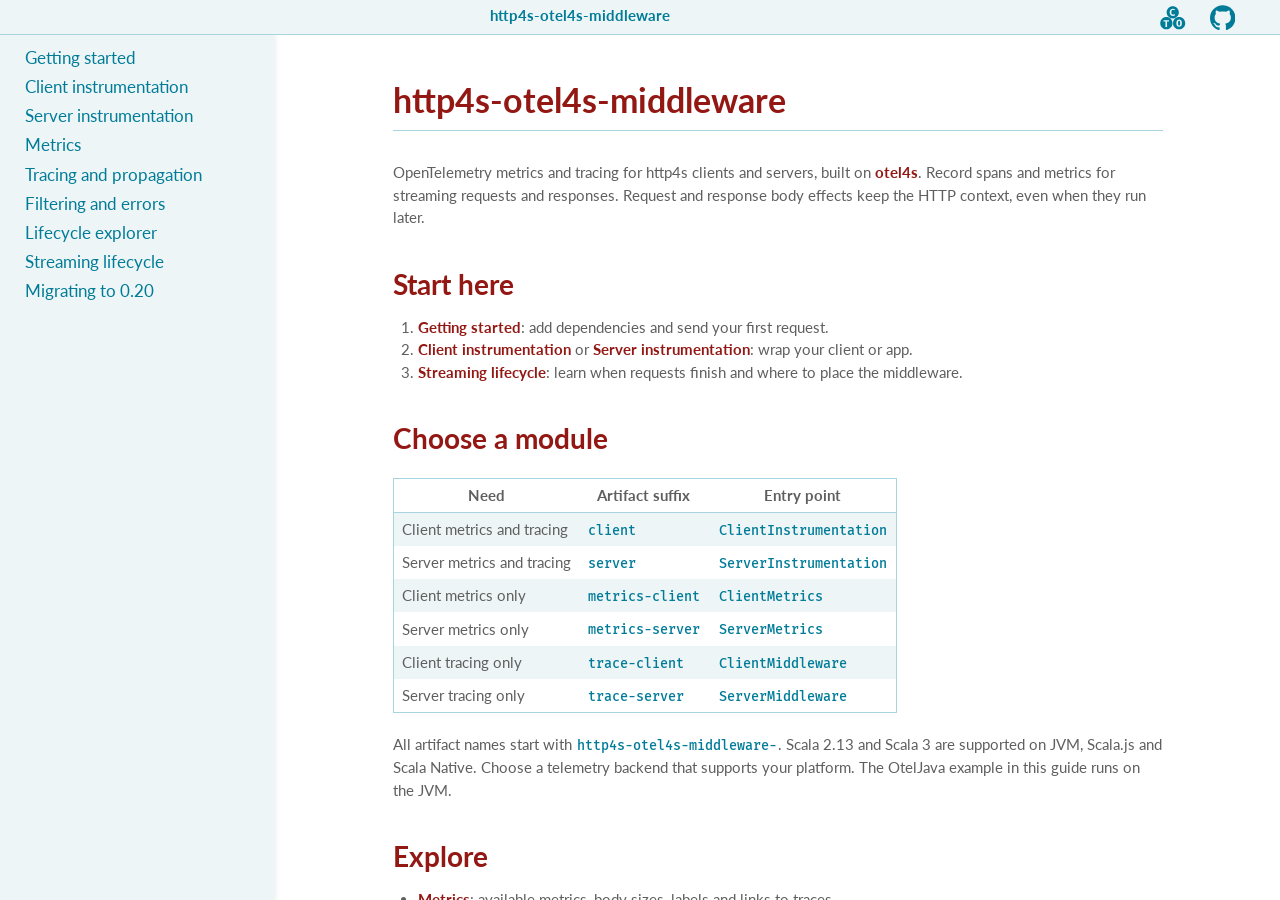
==== commit 1fa4d5f0: "deploy: 88a0dbaca5ed0d9ec2f2132739443f33fa0d0245" ====
--- a/index.html
+++ b/index.html
@@ -123,9 +123,6 @@
         <p>OpenTelemetry metrics and tracing for http4s clients and servers, built on
         <a href="https://typelevel.org/otel4s/">otel4s</a>. Record spans and metrics for streaming requests and
         responses. Request and response body effects keep the HTTP context, even when they run later.</p>
-        <p>This documentation describes the upcoming <strong>0.20.0</strong> APIs. The modules that provide metrics
-        alone or metrics and tracing together were added after 0.19.0. See <a href="migration.html">Migrating to
-        0.20</a> if you already use the library.</p>
         
         <h2 id="start-here" class="section"><a class="anchor-link left" href="#start-here"><i class="icofont-laika link">&#xef71;</i></a>Start here</h2>
         <ol class="arabic">
@@ -188,8 +185,7 @@
           <li><a href="lifecycle.html">Lifecycle explorer</a>: watch spans, metrics and headers change one step at a time.</li>
         </ul>
         <p>Source and API reference: <a href="https://github.com/http4s/http4s-otel4s-middleware">GitHub</a> ·
-        <a href="https://javadoc.io/doc/org.http4s/http4s-otel4s-middleware-client_3">Published API docs</a> (new
-        module API docs become available after the first release).</p>
+        <a href="https://javadoc.io/doc/org.http4s/http4s-otel4s-middleware-client_3">API reference</a>.</p>
 
         
 <hr class="footer-rule"/>
